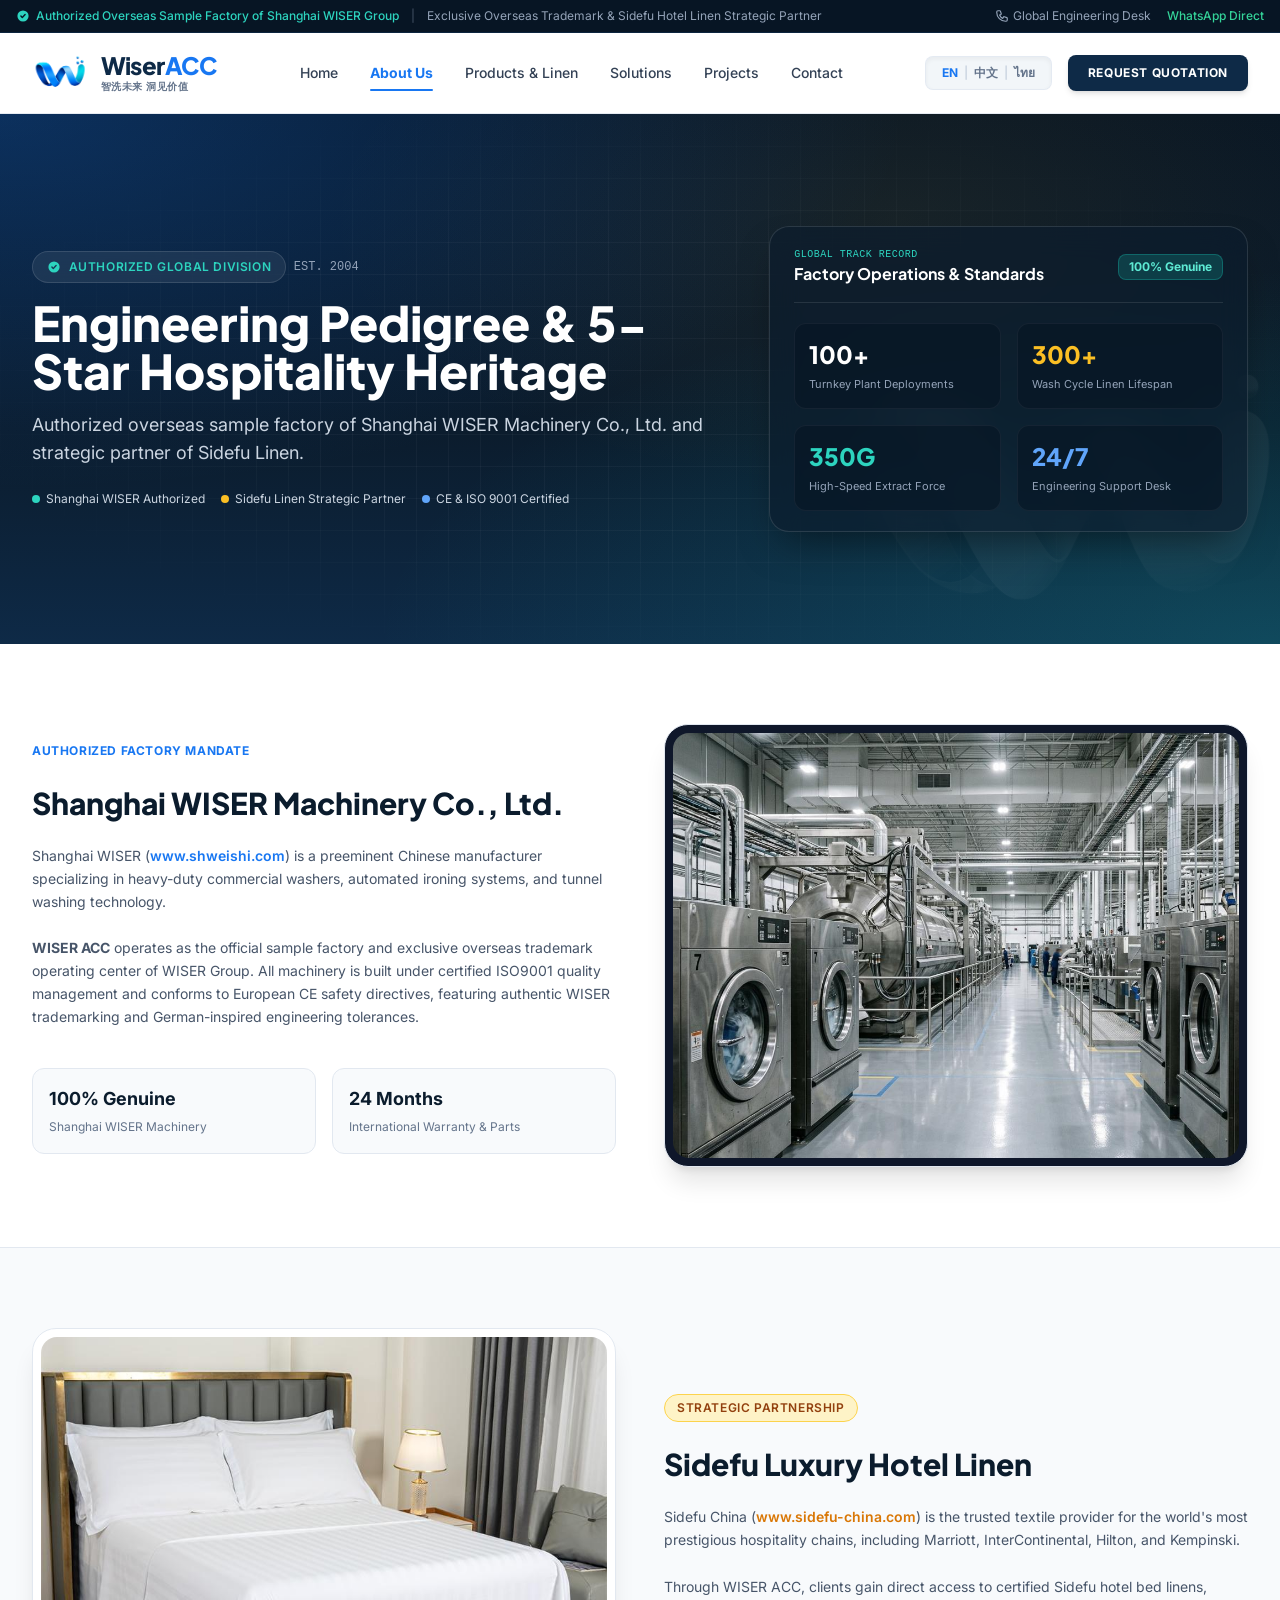
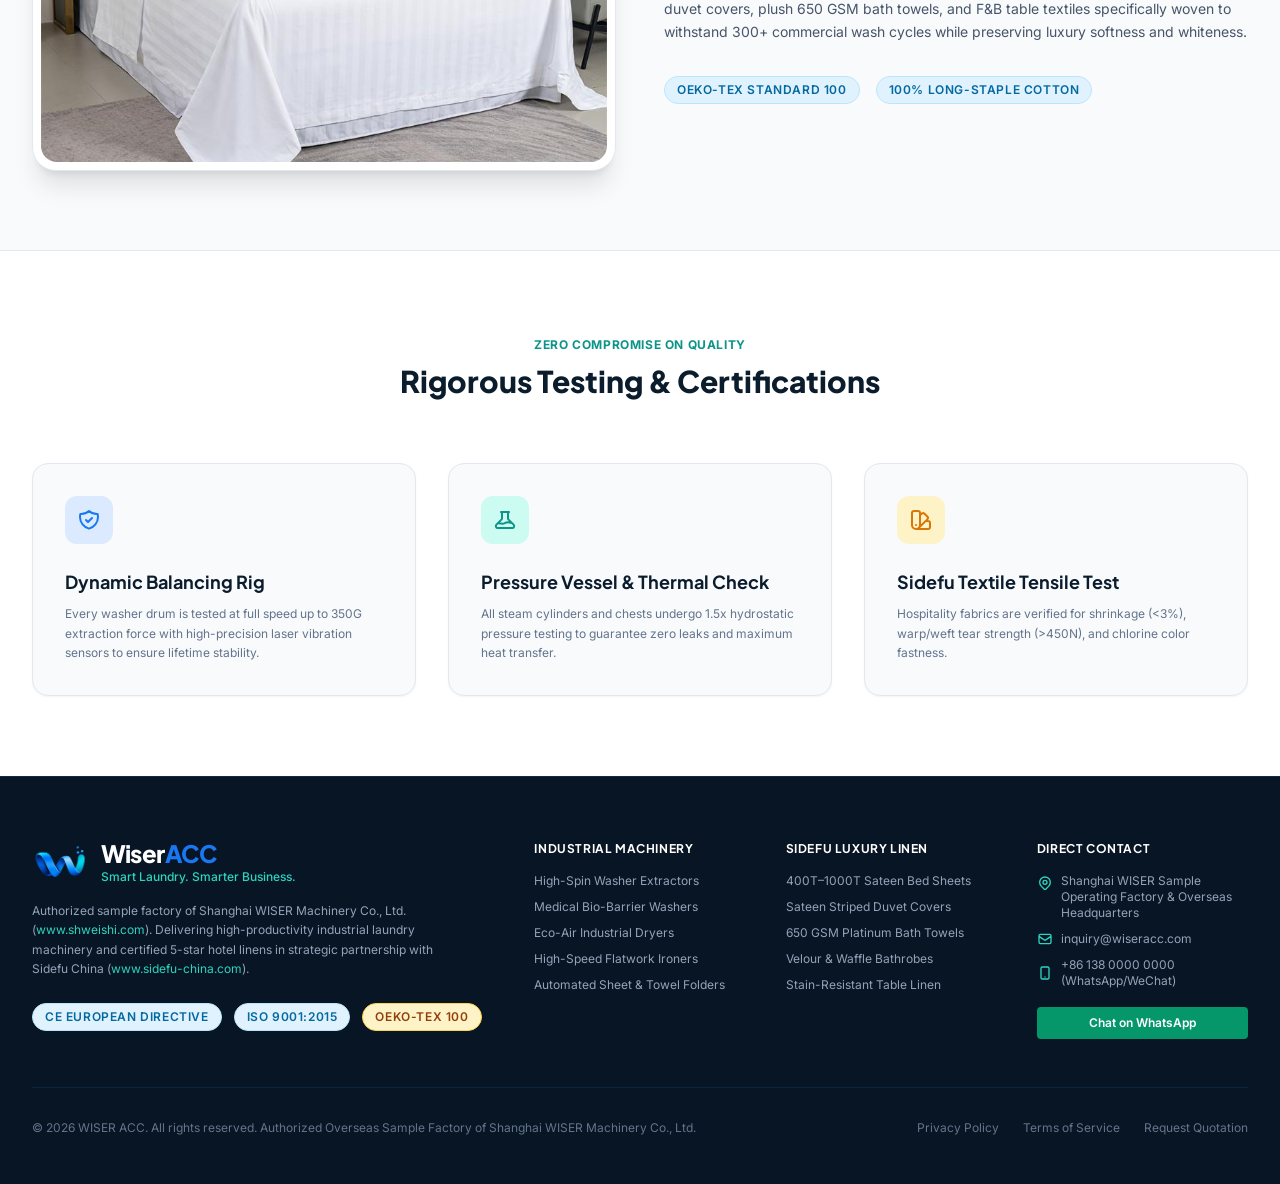
==== about.html @ bc5610bf "feat: complete WISER ACC multi-page website with 3-language i18n, continuous care workflow & real im" ====
<!DOCTYPE html>
<html lang="en" class="scroll-smooth">
<head>
  <meta charset="UTF-8">
  <meta name="viewport" content="width=device-width, initial-scale=1.0">
  <title>About Us | WISER ACC — Luxury Industrial Laundry Solutions</title>
  <meta name="description" content="Learn about WISER ACC — Authorized overseas sample factory of Shanghai WISER heavy-duty machinery and strategic partner of Sidefu 5-star hotel linens.">
  <link rel="canonical" href="https://wiseracc.com/about.html">
  <link rel="alternate" hreflang="x-default" href="https://wiseracc.com/about.html" />
  <link rel="alternate" hreflang="en" href="https://wiseracc.com/about.html?lang=en" />
  <link rel="alternate" hreflang="zh" href="https://wiseracc.com/about.html?lang=zh" />
  <link rel="alternate" hreflang="th" href="https://wiseracc.com/about.html?lang=th" />
  <link rel="icon" type="image/png" href="assets/branding/logo-icon.png">
  
  <!-- Open Graph / Meta -->
  <meta property="og:title" content="About Us | WISER ACC">
  <meta property="og:description" content="Authorized overseas sample factory of Shanghai WISER machinery and certified provider of Sidefu luxury hotel linens.">
  <meta property="og:image" content="assets/branding/logo.png">
  <meta property="og:type" content="website">
  <meta property="og:url" content="https://wiseracc.com/about.html">

  <!-- JSON-LD Structured Data Schema -->
  <script type="application/ld+json">
  {
    "@context": "https://schema.org",
    "@type": "AboutPage",
    "name": "About WISER ACC",
    "url": "https://wiseracc.com/about.html",
    "description": "Authorized overseas sample factory of Shanghai WISER machinery and certified provider of Sidefu 5-star hotel linens.",
    "mainEntity": {
      "@type": "Organization",
      "name": "WISER ACC",
      "foundingLocation": "Shanghai",
      "brand": ["Shanghai WISER Machinery", "Sidefu Hotel Linen"]
    }
  }
  </script>

  <!-- Google Fonts Preconnect & Stylesheet -->
  <link rel="preconnect" href="https://fonts.googleapis.com">
  <link rel="preconnect" href="https://fonts.gstatic.com" crossorigin>
  <link href="https://fonts.googleapis.com/css2?family=Inter:wght@300;400;500;600;700&family=Plus+Jakarta+Sans:wght@500;600;700;800&display=swap" rel="stylesheet">

  <!-- Production Compiled Tailwind CSS & Custom Styles -->
  <link rel="stylesheet" href="assets/css/tailwind.min.css">
  <link rel="stylesheet" href="assets/css/style.css">
</head>
<body class="bg-slate-50 text-slate-900 font-body antialiased flex flex-col min-h-screen">

  <!-- Top Trust & Authorization Banner -->
  <div class="bg-navy-950 text-slate-300 text-xs py-2 px-4 border-b border-navy-800/80">
    <div class="max-w-7xl mx-auto flex flex-wrap justify-between items-center gap-2">
      <div class="flex items-center gap-3">
        <span class="inline-flex items-center gap-1.5 text-teal-400 font-medium">
          <svg class="w-3.5 h-3.5" fill="currentColor" viewBox="0 0 20 20"><path fill-rule="evenodd" d="M10 18a8 8 0 100-16 8 8 0 000 16zm3.707-9.293a1 1 0 00-1.414-1.414L9 10.586 7.707 9.293a1 1 0 00-1.414 1.414l2 2a1 1 0 001.414 0l4-4z" clip-rule="evenodd"/></svg>
          <span data-i18n="topBanner.auth">Authorized Overseas Sample Factory of Shanghai WISER Group</span>
        </span>
        <span class="hidden md:inline text-slate-600">|</span>
        <span class="hidden md:inline text-slate-400"><span data-i18n="topBanner.partner">Exclusive Overseas Trademark &amp; Sidefu Hotel Linen Strategic Partner</span></span>
      </div>
      <div class="flex items-center gap-4 text-slate-400">
        <a href="tel:+8613800000000" class="hover:text-teal-400 transition-colors flex items-center gap-1">
          <svg class="w-3.5 h-3.5" fill="none" stroke="currentColor" viewBox="0 0 24 24"><path stroke-linecap="round" stroke-linejoin="round" stroke-width="2" d="M3 5a2 2 0 012-2h3.28a1 1 0 01.948.684l1.498 4.493a1 1 0 01-.502 1.21l-2.257 1.13a11.042 11.042 0 005.516 5.516l1.13-2.257a1 1 0 011.21-.502l4.493 1.498a1 1 0 01.684.949V19a2 2 0 01-2 2h-1C9.716 21 3 14.284 3 6V5z"/></svg>
          <span data-i18n="topBanner.engineeringDesk">Global Engineering Desk</span>
        </a>
        <a href="javascript:void(0)" onclick="openWhatsAppQuote()" class="hover:text-emerald-400 transition-colors font-medium flex items-center gap-1 text-emerald-400">
          <span data-i18n="topBanner.whatsAppDirect">WhatsApp Direct</span>
        </a>
      </div>
    </div>
  </div>

  <!-- Main Navigation Bar -->
  <header id="main-header" class="sticky top-0 z-40 transition-all duration-300 glass-nav">
    <div class="max-w-7xl mx-auto px-4 sm:px-6 lg:px-8">
      <div class="flex justify-between items-center h-20">
        <!-- Logo -->
        <a href="index.html" class="flex items-center gap-3 group">
          <img src="assets/branding/logo-icon.png" alt="WISER ACC Logo Mark" decoding="async" class="h-10 w-auto transform group-hover:scale-105 transition-transform" />
          <div class="flex flex-col">
            <span class="font-display font-extrabold text-2xl tracking-tight text-navy-800 leading-none">Wiser<span class="text-ocean-500">ACC</span></span>
            <span class="text-[10px] tracking-wider uppercase text-slate-500 font-semibold mt-0.5">智洗未来 洞见价值</span>
          </div>
        </a>

        <!-- Desktop Menu -->
        <nav class="hidden md:flex items-center gap-8 text-sm font-medium text-slate-700">
          <a href="index.html" data-i18n="nav.home" class="nav-link transition-colors hover:text-ocean-500">Home</a>
          <a href="about.html" data-i18n="nav.about" class="nav-link transition-colors hover:text-ocean-500 active-page text-ocean-500 font-bold">About Us</a>
          <a href="products.html" data-i18n="nav.products" class="nav-link transition-colors hover:text-ocean-500">Products &amp; Linen</a>
          <a href="solutions.html" data-i18n="nav.solutions" class="nav-link transition-colors hover:text-ocean-500">Solutions</a>
          <a href="projects.html" data-i18n="nav.projects" class="nav-link transition-colors hover:text-ocean-500">Projects</a>
          <a href="contact.html" data-i18n="nav.contact" class="nav-link transition-colors hover:text-ocean-500">Contact</a>
        </nav>

        <!-- Language Switcher & CTA Action -->
        <div class="hidden lg:flex items-center gap-4">
          <!-- Clean Language Switcher: EN | 中文 | ไทย -->
          <div class="inline-flex items-center text-xs font-semibold bg-slate-100/90 rounded-lg px-2.5 py-1.5 border border-slate-200/80 shadow-inner">
            <button type="button" class="lang-btn px-1.5 py-0.5 rounded transition-colors text-ocean-500 font-bold active-lang" data-lang="en">EN</button>
            <span class="text-slate-300">|</span>
            <button type="button" class="lang-btn px-1.5 py-0.5 rounded transition-colors text-slate-500 hover:text-slate-900" data-lang="zh">中文</button>
            <span class="text-slate-300">|</span>
            <button type="button" class="lang-btn px-1.5 py-0.5 rounded transition-colors text-slate-500 hover:text-slate-900" data-lang="th">ไทย</button>
          </div>

          <a href="contact.html" data-i18n="nav.getQuotation" class="py-2.5 px-5 bg-navy-800 hover:bg-ocean-500 text-white rounded-lg text-xs font-bold uppercase tracking-wider shadow-md hover:shadow-lg transition-all duration-200">
            Request Quotation
          </a>
        </div>

        <!-- Mobile Menu Hamburger Button -->
        <button id="mobile-menu-btn" class="md:hidden p-2 rounded-lg text-slate-700 hover:bg-slate-100" aria-label="Open navigation menu" aria-expanded="false" aria-controls="mobile-menu">
          <svg class="w-6 h-6" fill="none" stroke="currentColor" viewBox="0 0 24 24"><path stroke-linecap="round" stroke-linejoin="round" stroke-width="2" d="M4 6h16M4 12h16M4 18h16"/></svg>
        </button>
      </div>
    </div>

    <!-- Mobile Drawer Menu -->
    <div id="mobile-menu" class="hidden md:hidden bg-white border-b border-slate-200 px-4 pt-3 pb-6 space-y-3 shadow-xl">
      <!-- Mobile Language Switcher -->
      <div class="flex items-center justify-between pb-3 border-b border-slate-100">
        <span class="text-xs font-semibold text-slate-500">Language / 语言 / ภาษา</span>
        <div class="inline-flex items-center text-xs font-semibold bg-slate-100 rounded-lg px-2.5 py-1 border border-slate-200">
          <button type="button" class="lang-btn px-1.5 py-0.5 text-ocean-500 font-bold active-lang" data-lang="en">EN</button>
          <span class="text-slate-300">|</span>
          <button type="button" class="lang-btn px-1.5 py-0.5 text-slate-500 hover:text-slate-900" data-lang="zh">中文</button>
          <span class="text-slate-300">|</span>
          <button type="button" class="lang-btn px-1.5 py-0.5 text-slate-500 hover:text-slate-900" data-lang="th">ไทย</button>
        </div>
      </div>

      <a href="index.html" data-i18n="nav.home" class="block py-2 text-base font-medium text-slate-800 hover:text-ocean-500">Home</a>
      <a href="about.html" data-i18n="nav.about" class="block py-2 text-base font-medium text-ocean-500 font-bold">About Us</a>
      <a href="products.html" data-i18n="nav.products" class="block py-2 text-base font-medium text-slate-800 hover:text-ocean-500">Products &amp; Linen</a>
      <a href="solutions.html" data-i18n="nav.solutions" class="block py-2 text-base font-medium text-slate-800 hover:text-ocean-500">Solutions</a>
      <a href="projects.html" data-i18n="nav.projects" class="block py-2 text-base font-medium text-slate-800 hover:text-ocean-500">Projects</a>
      <a href="contact.html" data-i18n="nav.contact" class="block py-2 text-base font-medium text-slate-800 hover:text-ocean-500">Contact</a>
      <div class="pt-4 border-t border-slate-100">
        <a href="contact.html" data-i18n="nav.instantQuote" class="block text-center w-full py-3 bg-ocean-500 text-white font-semibold rounded-lg text-sm">
          Get Instant Quotation
        </a>
      </div>
    </div>
  </header>

  <!-- ABOUT HERO -->
  <section class="inner-hero text-white py-20 lg:py-28 relative">
    <!-- Blueprint Pattern & 5% Watermark -->
    <div class="inner-hero-pattern"></div>
    <div class="inner-hero-watermark">
      <img src="assets/branding/logo-icon.png" alt="" class="w-full h-full object-contain" />
    </div>

    <div class="max-w-7xl mx-auto px-4 sm:px-6 lg:px-8 relative z-10">
      <div class="grid lg:grid-cols-12 gap-12 items-center">
        
        <!-- Left: Headline & Narrative -->
        <div class="lg:col-span-7 space-y-4">
          <div class="inline-flex items-center gap-2">
            <span class="inner-hero-pill">
              <svg class="w-3.5 h-3.5" fill="currentColor" viewBox="0 0 20 20"><path fill-rule="evenodd" d="M10 18a8 8 0 100-16 8 8 0 000 16zm3.707-9.293a1 1 0 00-1.414-1.414L9 10.586 7.707 9.293a1 1 0 00-1.414 1.414l2 2a1 1 0 001.414 0l4-4z" clip-rule="evenodd"/></svg>
              <span data-i18n="aboutPage.heroTag">Authorized Global Division</span>
            </span>
            <span class="text-xs font-mono text-slate-400">EST. 2004</span>
          </div>

          <h1 class="text-4xl sm:text-5xl font-extrabold font-display leading-tight text-white">
            <span data-i18n="aboutPage.heroTitle">Engineering Pedigree &amp; 5-Star Hospitality Heritage</span>
          </h1>

          <p class="text-slate-300 text-base sm:text-lg leading-relaxed max-w-2xl">
            <span data-i18n="footer.brandDesc">Authorized overseas sample factory of Shanghai WISER Machinery Co., Ltd. and strategic partner of Sidefu Linen.</span></p>

          <div class="pt-2 flex flex-wrap items-center gap-4 text-xs text-slate-300">
            <span class="flex items-center gap-1.5"><span class="w-2 h-2 rounded-full bg-teal-400"></span> Shanghai WISER Authorized</span>
            <span class="flex items-center gap-1.5"><span class="w-2 h-2 rounded-full bg-amber-400"></span> Sidefu Linen Strategic Partner</span>
            <span class="flex items-center gap-1.5"><span class="w-2 h-2 rounded-full bg-blue-400"></span> CE &amp; ISO 9001 Certified</span>
          </div>
        </div>

        <!-- Right: Glassmorphic Credential Card -->
        <div class="lg:col-span-5">
          <div class="inner-hero-card space-y-5">
            <div class="flex items-center justify-between border-b border-white/10 pb-4">
              <div>
                <span class="text-[10px] font-mono text-teal-400 uppercase tracking-wider block">Global Track Record</span>
                <h3 class="text-white font-bold text-base font-display">Factory Operations &amp; Standards</h3>
              </div>
              <span class="text-xs px-2.5 py-1 bg-teal-500/20 text-teal-300 border border-teal-500/30 rounded-lg font-bold">100% Genuine</span>
            </div>

            <div class="grid grid-cols-2 gap-4">
              <div class="bg-navy-950/60 p-3.5 rounded-xl border border-white/5">
                <span class="block text-2xl font-extrabold text-white font-display">100+</span>
                <span class="text-[11px] text-slate-400">Turnkey Plant Deployments</span>
              </div>
              <div class="bg-navy-950/60 p-3.5 rounded-xl border border-white/5">
                <span class="block text-2xl font-extrabold text-amber-400 font-display">300+</span>
                <span class="text-[11px] text-slate-400">Wash Cycle Linen Lifespan</span>
              </div>
              <div class="bg-navy-950/60 p-3.5 rounded-xl border border-white/5">
                <span class="block text-2xl font-extrabold text-teal-400 font-display">350G</span>
                <span class="text-[11px] text-slate-400">High-Speed Extract Force</span>
              </div>
              <div class="bg-navy-950/60 p-3.5 rounded-xl border border-white/5">
                <span class="block text-2xl font-extrabold text-blue-400 font-display">24/7</span>
                <span class="text-[11px] text-slate-400">Engineering Support Desk</span>
              </div>
            </div>
          </div>
        </div>

      </div>
    </div>
  </section>

  <!-- FACTORY PEDIGREE & SHANGHAI WISER STORY -->
  <section class="py-20 bg-white border-b border-slate-200">
    <div class="max-w-7xl mx-auto px-4 sm:px-6 lg:px-8">
      <div class="grid lg:grid-cols-12 gap-12 items-center">
        
        <div class="lg:col-span-6 space-y-6 reveal">
          <span class="text-xs font-bold uppercase tracking-wider text-ocean-500">Authorized Factory Mandate</span>
          <h2 class="text-3xl font-extrabold text-navy-900 font-display">Shanghai WISER Machinery Co., Ltd.</h2>
          <p class="text-sm text-slate-600 leading-relaxed">
            Shanghai WISER (<a href="http://www.shweishi.com" target="_blank" class="text-ocean-500 font-semibold hover:underline">www.shweishi.com</a>) is a preeminent Chinese manufacturer specializing in heavy-duty commercial washers, automated ironing systems, and tunnel washing technology.
          </p>
          <p class="text-sm text-slate-600 leading-relaxed">
            <strong>WISER ACC</strong> operates as the official sample factory and exclusive overseas trademark operating center of WISER Group. All machinery is built under certified ISO9001 quality management and conforms to European CE safety directives, featuring authentic WISER trademarking and German-inspired engineering tolerances.
          </p>
          <div class="grid grid-cols-2 gap-4 pt-4">
            <div class="p-4 rounded-xl bg-slate-50 border border-slate-200">
              <span class="font-bold text-navy-900 text-lg block">100% Genuine</span>
              <span class="text-xs text-slate-500">Shanghai WISER Machinery</span>
            </div>
            <div class="p-4 rounded-xl bg-slate-50 border border-slate-200">
              <span class="font-bold text-navy-900 text-lg block">24 Months</span>
              <span class="text-xs text-slate-500">International Warranty &amp; Parts</span>
            </div>
          </div>
        </div>

        <div class="lg:col-span-6 reveal delay-100">
          <div class="rounded-3xl overflow-hidden bg-slate-900 border border-slate-200 shadow-xl p-2">
            <img src="assets/images/factory/factory-floor.jpg" alt="Shanghai WISER Factory Floor" loading="lazy" decoding="async" class="w-full aspect-[4/3] object-cover rounded-2xl" />
          </div>
        </div>

      </div>
    </div>
  </section>

  <!-- SIDEFU LINEN PARTNERSHIP -->
  <section class="py-20 bg-slate-50 border-b border-slate-200">
    <div class="max-w-7xl mx-auto px-4 sm:px-6 lg:px-8">
      <div class="grid lg:grid-cols-12 gap-12 items-center">
        
        <div class="lg:col-span-6 order-2 lg:order-1 reveal">
          <div class="rounded-3xl overflow-hidden bg-white border border-slate-200 shadow-xl p-2">
            <img src="assets/images/linen/bed-sheet.jpg" alt="Sidefu Hotel Linen" loading="lazy" decoding="async" class="w-full aspect-[4/3] object-cover rounded-2xl" />
          </div>
        </div>

        <div class="lg:col-span-6 order-1 lg:order-2 space-y-6 reveal delay-100">
          <span class="luxury-badge">Strategic Partnership</span>
          <h2 class="text-3xl font-extrabold text-navy-900 font-display">Sidefu Luxury Hotel Linen</h2>
          <p class="text-sm text-slate-600 leading-relaxed">
            Sidefu China (<a href="https://www.sidefu-china.com" target="_blank" class="text-amber-600 font-semibold hover:underline">www.sidefu-china.com</a>) is the trusted textile provider for the world's most prestigious hospitality chains, including Marriott, InterContinental, Hilton, and Kempinski.
          </p>
          <p class="text-sm text-slate-600 leading-relaxed">
            Through WISER ACC, clients gain direct access to certified Sidefu hotel bed linens, duvet covers, plush 650 GSM bath towels, and F&amp;B table textiles specifically woven to withstand 300+ commercial wash cycles while preserving luxury softness and whiteness.
          </p>
          <div class="flex items-center gap-4 pt-2">
            <span class="tech-badge bg-amber-50 text-amber-700 border-amber-300">OEKO-TEX Standard 100</span>
            <span class="tech-badge bg-blue-50 text-ocean-600 border-blue-200">100% Long-Staple Cotton</span>
          </div>
        </div>

      </div>
    </div>
  </section>

  <!-- QUALITY ASSURANCE & TESTING -->
  <section class="py-20 bg-white">
    <div class="max-w-7xl mx-auto px-4 sm:px-6 lg:px-8">
      <div class="text-center max-w-3xl mx-auto mb-16 reveal">
        <span class="text-xs font-bold uppercase tracking-wider text-teal-600">Zero Compromise on Quality</span>
        <h2 class="text-3xl font-extrabold text-navy-900 mt-2 font-display">Rigorous Testing &amp; Certifications</h2>
      </div>

      <div class="grid md:grid-cols-3 gap-8">
        <div class="p-8 rounded-2xl bg-slate-50 border border-slate-200 shadow-sm reveal">
          <div class="w-12 h-12 rounded-xl bg-blue-100 text-ocean-500 flex items-center justify-center mb-6">
            <svg class="w-6 h-6" fill="none" stroke="currentColor" viewBox="0 0 24 24"><path stroke-linecap="round" stroke-linejoin="round" stroke-width="2" d="M9 12l2 2 4-4m5.618-4.016A11.955 11.955 0 0112 2.944a11.955 11.955 0 01-8.618 3.04A12.02 12.02 0 003 9c0 5.591 3.824 10.29 9 11.622 5.176-1.332 9-6.03 9-11.622 0-1.042-.133-2.052-.382-3.016z"/></svg>
          </div>
          <h3 class="font-bold text-navy-900 text-lg mb-2">Dynamic Balancing Rig</h3>
          <p class="text-xs text-slate-500 leading-relaxed">Every washer drum is tested at full speed up to 350G extraction force with high-precision laser vibration sensors to ensure lifetime stability.</p>
        </div>

        <div class="p-8 rounded-2xl bg-slate-50 border border-slate-200 shadow-sm reveal delay-100">
          <div class="w-12 h-12 rounded-xl bg-teal-100 text-teal-600 flex items-center justify-center mb-6">
            <svg class="w-6 h-6" fill="none" stroke="currentColor" viewBox="0 0 24 24"><path stroke-linecap="round" stroke-linejoin="round" stroke-width="2" d="M19.428 15.428a2 2 0 00-1.022-.547l-2.387-.477a6 6 0 00-3.86.517l-.318.158a6 6 0 01-3.86.517L6.05 15.21a2 2 0 00-1.806.547M8 4h8l-1 1v5.172a2 2 0 00.586 1.414l5 5c1.26 1.26.367 3.414-1.415 3.414H4.828c-1.782 0-2.674-2.154-1.414-3.414l5-5A2 2 0 009 10.172V5L8 4z"/></svg>
          </div>
          <h3 class="font-bold text-navy-900 text-lg mb-2">Pressure Vessel &amp; Thermal Check</h3>
          <p class="text-xs text-slate-500 leading-relaxed">All steam cylinders and chests undergo 1.5x hydrostatic pressure testing to guarantee zero leaks and maximum heat transfer.</p>
        </div>

        <div class="p-8 rounded-2xl bg-slate-50 border border-slate-200 shadow-sm reveal delay-200">
          <div class="w-12 h-12 rounded-xl bg-amber-100 text-amber-600 flex items-center justify-center mb-6">
            <svg class="w-6 h-6" fill="none" stroke="currentColor" viewBox="0 0 24 24"><path stroke-linecap="round" stroke-linejoin="round" stroke-width="2" d="M7 21a4 4 0 01-4-4V5a2 2 0 012-2h4a2 2 0 012 2v12a4 4 0 01-4 4zm0 0h12a2 2 0 002-2v-4a2 2 0 00-2-2h-2.343M11 7.343l1.657-1.657a2 2 0 012.828 0l2.829 2.829a2 2 0 010 2.828l-8.486 8.485M7 17h.01"/></svg>
          </div>
          <h3 class="font-bold text-navy-900 text-lg mb-2">Sidefu Textile Tensile Test</h3>
          <p class="text-xs text-slate-500 leading-relaxed">Hospitality fabrics are verified for shrinkage (&lt;3%), warp/weft tear strength (&gt;450N), and chlorine color fastness.</p>
        </div>
      </div>
    </div>
  </section>

  <!-- Global Footer -->
  <footer class="bg-navy-950 text-slate-300 pt-16 pb-12 border-t border-navy-800 mt-auto">
    <div class="max-w-7xl mx-auto px-4 sm:px-6 lg:px-8">
      <div class="grid grid-cols-1 md:grid-cols-2 lg:grid-cols-5 gap-10 pb-12 border-b border-navy-800/80">
        
        <!-- Brand Pedigree -->
        <div class="lg:col-span-2 space-y-4">
          <div class="flex items-center gap-3">
            <img src="assets/branding/logo-icon.png" alt="WISER ACC Logo" class="h-10 w-auto" />
            <div>
              <span class="font-display font-extrabold text-2xl tracking-tight text-white leading-none">Wiser<span class="text-ocean-500">ACC</span></span>
              <p class="text-xs text-teal-400 font-medium">Smart Laundry. Smarter Business.</p>
            </div>
          </div>
          <p class="text-xs text-slate-400 leading-relaxed pr-6">
            Authorized sample factory of Shanghai WISER Machinery Co., Ltd. (<a href="http://www.shweishi.com" target="_blank" class="text-teal-400 hover:underline">www.shweishi.com</a>). Delivering high-productivity industrial laundry machinery and certified 5-star hotel linens in strategic partnership with Sidefu China (<a href="https://www.sidefu-china.com" target="_blank" class="text-teal-400 hover:underline">www.sidefu-china.com</a>).
          </p>
          <div class="flex items-center gap-3 pt-2">
            <span class="tech-badge text-[11px] bg-navy-900 border-navy-700 text-teal-400">CE European Directive</span>
            <span class="tech-badge text-[11px] bg-navy-900 border-navy-700 text-teal-400">ISO 9001:2015</span>
            <span class="luxury-badge text-[11px] bg-navy-900 border-navy-700 text-amber-300">OEKO-TEX 100</span>
          </div>
        </div>

        <!-- Quick Links: Machinery -->
        <div>
          <h4 class="text-xs font-bold uppercase tracking-wider text-white mb-4">Industrial Machinery</h4>
          <ul class="space-y-2.5 text-xs text-slate-400">
            <li><a href="products.html?cat=machinery" class="hover:text-teal-400 transition-colors">High-Spin Washer Extractors</a></li>
            <li><a href="products.html?cat=machinery" class="hover:text-teal-400 transition-colors">Medical Bio-Barrier Washers</a></li>
            <li><a href="products.html?cat=machinery" class="hover:text-teal-400 transition-colors">Eco-Air Industrial Dryers</a></li>
            <li><a href="products.html?cat=machinery" class="hover:text-teal-400 transition-colors">High-Speed Flatwork Ironers</a></li>
            <li><a href="products.html?cat=machinery" class="hover:text-teal-400 transition-colors">Automated Sheet &amp; Towel Folders</a></li>
          </ul>
        </div>

        <!-- Quick Links: Sidefu Linen -->
        <div>
          <h4 class="text-xs font-bold uppercase tracking-wider text-white mb-4">Sidefu Luxury Linen</h4>
          <ul class="space-y-2.5 text-xs text-slate-400">
            <li><a href="products.html?cat=linen" class="hover:text-amber-300 transition-colors">400T–1000T Sateen Bed Sheets</a></li>
            <li><a href="products.html?cat=linen" class="hover:text-amber-300 transition-colors">Sateen Striped Duvet Covers</a></li>
            <li><a href="products.html?cat=linen" class="hover:text-amber-300 transition-colors">650 GSM Platinum Bath Towels</a></li>
            <li><a href="products.html?cat=linen" class="hover:text-amber-300 transition-colors">Velour &amp; Waffle Bathrobes</a></li>
            <li><a href="products.html?cat=linen" class="hover:text-amber-300 transition-colors">Stain-Resistant Table Linen</a></li>
          </ul>
        </div>

        <!-- Direct Contact & Factory -->
        <div>
          <h4 class="text-xs font-bold uppercase tracking-wider text-white mb-4">Direct Contact</h4>
          <div class="space-y-2.5 text-xs text-slate-400">
            <p class="flex items-start gap-2">
              <svg class="w-4 h-4 text-teal-400 shrink-0 mt-0.5" fill="none" stroke="currentColor" viewBox="0 0 24 24"><path stroke-linecap="round" stroke-linejoin="round" stroke-width="2" d="M17.657 16.657L13.414 20.9a1.998 1.998 0 01-2.827 0l-4.244-4.243a8 8 0 1111.314 0z"/><path stroke-linecap="round" stroke-linejoin="round" stroke-width="2" d="M15 11a3 3 0 11-6 0 3 3 0 016 0z"/></svg>
              <span>Shanghai WISER Sample Operating Factory &amp; Overseas Headquarters</span>
            </p>
            <p class="flex items-center gap-2">
              <svg class="w-4 h-4 text-teal-400 shrink-0" fill="none" stroke="currentColor" viewBox="0 0 24 24"><path stroke-linecap="round" stroke-linejoin="round" stroke-width="2" d="M3 8l7.89 5.26a2 2 0 002.22 0L21 8M5 19h14a2 2 0 002-2V7a2 2 0 00-2-2H5a2 2 0 00-2 2v10a2 2 0 002 2z"/></svg>
              <span>inquiry@wiseracc.com</span>
            </p>
            <p class="flex items-center gap-2">
              <svg class="w-4 h-4 text-teal-400 shrink-0" fill="none" stroke="currentColor" viewBox="0 0 24 24"><path stroke-linecap="round" stroke-linejoin="round" stroke-width="2" d="M12 18h.01M8 21h8a2 2 0 002-2V5a2 2 0 00-2-2H8a2 2 0 00-2 2v14a2 2 0 002 2z"/></svg>
              <span>+86 138 0000 0000 (WhatsApp/WeChat)</span>
            </p>
            <div class="pt-2">
              <button onclick="openWhatsAppQuote()" class="w-full py-2 px-3 bg-emerald-600 hover:bg-emerald-700 text-white rounded text-xs font-semibold flex items-center justify-center gap-1.5 transition-colors">
                Chat on WhatsApp
              </button>
            </div>
          </div>
        </div>

      </div>

      <!-- Bottom Bar -->
      <div class="pt-8 flex flex-col md:flex-row justify-between items-center gap-4 text-xs text-slate-500">
        <p>&copy; <span id="current-year">2026</span> WISER ACC. All rights reserved. Authorized Overseas Sample Factory of Shanghai WISER Machinery Co., Ltd.</p>
        <div class="flex items-center gap-6">
          <a href="about.html" class="hover:text-slate-300">Privacy Policy</a>
          <a href="about.html" class="hover:text-slate-300">Terms of Service</a>
          <a href="contact.html" class="hover:text-slate-300">Request Quotation</a>
        </div>
      </div>
    </div>
  </footer>

  <!-- Scripts -->
  <script src="assets/js/i18n.js"></script>
  <script src="assets/js/main.js"></script>
</body>
</html>
---- assets/css/style.css ----
/* ==========================================================================
   WISER ACC — Luxury Industrial Laundry & Hospitality Linen Solutions
   Custom Styling & Design Tokens
   ========================================================================== */

:root {
  --font-display: 'Plus Jakarta Sans', -apple-system, BlinkMacSystemFont, 'Segoe UI', Roboto, sans-serif;
  --font-body: 'Inter', -apple-system, BlinkMacSystemFont, 'Segoe UI', Roboto, sans-serif;

  /* Primary Deep Corporate Trust Palette */
  --navy-deep: #0E2A47;
  --navy-midnight: #0B1C2D;
  --navy-dark: #071524;
  --blue-ocean: #1877F2;
  --blue-royal: #1565C0;
  --teal-fresh: #18C7B7;
  --teal-dark: #0F766E;

  /* 5% Rule Controlled Luxury Accent */
  --gold-luxury: #D4AF37;
  --gold-accent: #B45309;
  --gold-subtle: #FEF3C7;

  /* Neutrals */
  --pearl-light: #F8FAFC;
  --slate-dark: #0F172A;
  --slate-muted: #64748B;
  --slate-border: #E2E8F0;
}

body {
  font-family: var(--font-body);
  color: var(--slate-dark);
  background-color: var(--pearl-light);
  overflow-x: hidden;
  scroll-behavior: smooth;
}

h1, h2, h3, h4, h5, h6, .font-heading {
  font-family: var(--font-display);
}

/* Scroll Progress Bar */
#scroll-progress-bar {
  position: fixed;
  top: 0;
  left: 0;
  height: 3px;
  background: linear-gradient(90deg, #1877F2 0%, #18C7B7 50%, #D4AF37 100%);
  z-index: 100;
  width: 0%;
  transition: width 0.1s ease-out;
}

/* Back to Top Floating Button */
#back-to-top {
  position: fixed;
  bottom: 28px;
  right: 28px;
  width: 44px;
  height: 44px;
  background: #0E2A47;
  color: #FFFFFF;
  border-radius: 12px;
  display: flex;
  align-items: center;
  justify-content: center;
  box-shadow: 0 10px 25px -5px rgba(14, 42, 71, 0.35);
  cursor: pointer;
  z-index: 45;
  opacity: 0;
  visibility: hidden;
  transform: translateY(12px);
  transition: all 0.3s cubic-bezier(0.16, 1, 0.3, 1);
  border: 1px solid rgba(255, 255, 255, 0.15);
}

#back-to-top.visible {
  opacity: 1;
  visibility: visible;
  transform: translateY(0);
}

#back-to-top:hover {
  background: #1877F2;
  transform: translateY(-3px);
  box-shadow: 0 14px 28px -5px rgba(24, 119, 242, 0.4);
}

/* Active Nav Link Underline */
.nav-link {
  position: relative;
  padding: 0.5rem 0;
}

.nav-link.active-page {
  color: #1877F2 !important;
  font-weight: 700;
}

.nav-link.active-page::after {
  content: '';
  position: absolute;
  bottom: 0;
  left: 0;
  width: 100%;
  height: 2px;
  background: #1877F2;
  border-radius: 2px;
}

/* Glassmorphism Navigation */
.glass-nav {
  background: rgba(255, 255, 255, 0.94);
  backdrop-filter: blur(16px);
  -webkit-backdrop-filter: blur(16px);
  border-bottom: 1px solid rgba(226, 232, 240, 0.85);
}

.glass-nav-scrolled {
  box-shadow: 0 10px 30px -10px rgba(14, 42, 71, 0.08);
  background: rgba(255, 255, 255, 0.98);
}

.glass-nav-dark {
  background: rgba(14, 42, 71, 0.94);
  backdrop-filter: blur(16px);
  -webkit-backdrop-filter: blur(16px);
  border-bottom: 1px solid rgba(255, 255, 255, 0.12);
}

.glass-card {
  background: rgba(255, 255, 255, 0.96);
  backdrop-filter: blur(12px);
  -webkit-backdrop-filter: blur(12px);
  border: 1px solid rgba(226, 232, 240, 0.8);
}

.glass-card-dark {
  background: rgba(11, 28, 45, 0.85);
  backdrop-filter: blur(16px);
  -webkit-backdrop-filter: blur(16px);
  border: 1px solid rgba(255, 255, 255, 0.12);
}

/* Gradients */
.gold-gradient-text {
  background: linear-gradient(135deg, #D4AF37 0%, #F59E0B 60%, #B45309 100%);
  -webkit-background-clip: text;
  -webkit-text-fill-color: transparent;
}

.blue-gradient-text {
  background: linear-gradient(135deg, #38BDF8 0%, #1877F2 60%, #18C7B7 100%);
  -webkit-background-clip: text;
  -webkit-text-fill-color: transparent;
}

/* Badges */
.luxury-badge {
  display: inline-flex;
  align-items: center;
  gap: 0.375rem;
  padding: 0.25rem 0.75rem;
  font-size: 0.75rem;
  font-weight: 600;
  letter-spacing: 0.05em;
  text-transform: uppercase;
  color: #92400E;
  background: #FEF3C7;
  border: 1px solid #FCD34D;
  border-radius: 9999px;
}

.tech-badge {
  display: inline-flex;
  align-items: center;
  gap: 0.375rem;
  padding: 0.25rem 0.75rem;
  font-size: 0.75rem;
  font-weight: 600;
  letter-spacing: 0.05em;
  text-transform: uppercase;
  color: #0369A1;
  background: #E0F2FE;
  border: 1px solid #BAE6FD;
  border-radius: 9999px;
}

.hygiene-badge {
  display: inline-flex;
  align-items: center;
  gap: 0.375rem;
  padding: 0.25rem 0.75rem;
  font-size: 0.75rem;
  font-weight: 600;
  letter-spacing: 0.05em;
  text-transform: uppercase;
  color: #0F766E;
  background: #CCFBF1;
  border: 1px solid #99F6E4;
  border-radius: 9999px;
}

/* Hero Mesh & Patterns */
.hero-mesh {
  background-color: #0B1C2D;
  background-image: 
    radial-gradient(at 15% 15%, rgba(24, 119, 242, 0.4) 0px, transparent 55%),
    radial-gradient(at 85% 85%, rgba(24, 199, 183, 0.28) 0px, transparent 55%),
    radial-gradient(at 50% 50%, rgba(7, 21, 36, 0.95) 0px, transparent 100%);
}

.hero-pattern {
  background-image: radial-gradient(rgba(255, 255, 255, 0.08) 1.2px, transparent 0);
  background-size: 24px 24px;
}

/* Enhanced Inner Pages Hero with Gradient, Texture & 5% Watermark */
.inner-hero {
  position: relative;
  background-color: #071524;
  background-image: 
    radial-gradient(at 0% 0%, rgba(24, 119, 242, 0.28) 0px, transparent 50%),
    radial-gradient(at 100% 100%, rgba(24, 199, 183, 0.2) 0px, transparent 50%),
    radial-gradient(at 70% 20%, rgba(212, 175, 55, 0.08) 0px, transparent 45%),
    linear-gradient(180deg, #071524 0%, #0B1C2D 60%, #0E2A47 100%);
  overflow: hidden;
}

.inner-hero-pattern {
  position: absolute;
  inset: 0;
  background-image: 
    linear-gradient(to right, rgba(255, 255, 255, 0.035) 1px, transparent 1px),
    linear-gradient(to bottom, rgba(255, 255, 255, 0.035) 1px, transparent 1px);
  background-size: 32px 32px;
  mask-image: radial-gradient(ellipse at center, black 40%, transparent 80%);
  -webkit-mask-image: radial-gradient(ellipse at center, black 40%, transparent 80%);
  pointer-events: none;
}

.inner-hero-watermark {
  position: absolute;
  right: -2%;
  bottom: -15%;
  width: 480px;
  height: 480px;
  opacity: 0.05; /* 5% Watermark */
  pointer-events: none;
  user-select: none;
  filter: grayscale(100%) brightness(180%) contrast(150%);
  mix-blend-mode: screen;
  z-index: 1;
}

@media (max-width: 768px) {
  .inner-hero-watermark {
    width: 260px;
    height: 260px;
    right: -10%;
    bottom: -10%;
    opacity: 0.035;
  }
}

.inner-hero-pill {
  display: inline-flex;
  align-items: center;
  gap: 0.5rem;
  padding: 0.35rem 0.85rem;
  background: rgba(255, 255, 255, 0.07);
  border: 1px solid rgba(255, 255, 255, 0.12);
  backdrop-filter: blur(8px);
  -webkit-backdrop-filter: blur(8px);
  border-radius: 9999px;
  font-size: 0.75rem;
  font-weight: 600;
  letter-spacing: 0.05em;
  text-transform: uppercase;
  color: #2DD4BF;
}

.inner-hero-card {
  background: rgba(11, 28, 45, 0.65);
  border: 1px solid rgba(255, 255, 255, 0.12);
  backdrop-filter: blur(16px);
  -webkit-backdrop-filter: blur(16px);
  border-radius: 1.25rem;
  padding: 1.25rem 1.5rem;
  box-shadow: 0 20px 40px -15px rgba(0, 0, 0, 0.5);
}

/* Scroll Animation Utilities */
.reveal {
  opacity: 0;
  transform: translateY(20px);
  transition: opacity 0.6s cubic-bezier(0.16, 1, 0.3, 1), transform 0.6s cubic-bezier(0.16, 1, 0.3, 1);
  will-change: opacity, transform;
}

.reveal.active {
  opacity: 1;
  transform: translateY(0);
}

.delay-100 { transition-delay: 100ms; }
.delay-200 { transition-delay: 200ms; }
.delay-300 { transition-delay: 300ms; }
.delay-400 { transition-delay: 400ms; }

/* Custom Product Card Hover */
.product-card {
  transition: all 0.3s cubic-bezier(0.4, 0, 0.2, 1);
}

.product-card:hover {
  transform: translateY(-6px);
  box-shadow: 0 20px 35px -10px rgba(14, 42, 71, 0.12);
  border-color: rgba(24, 119, 242, 0.4);
}

/* Interactive Tabs */
.tab-btn.active {
  background-color: #0E2A47;
  color: #FFFFFF;
  border-color: #0E2A47;
  box-shadow: 0 4px 12px rgba(14, 42, 71, 0.2);
}

/* Client Logo Wall Grayscale to Color */
.client-logo-item {
  transition: all 0.3s ease;
  filter: grayscale(100%);
  opacity: 0.65;
}

.client-logo-item:hover {
  filter: grayscale(0%);
  opacity: 1;
  transform: translateY(-2px);
}

/* Custom Scrollbar */
::-webkit-scrollbar {
  width: 8px;
  height: 8px;
}

::-webkit-scrollbar-track {
  background: #F1F5F9;
}

::-webkit-scrollbar-thumb {
  background: #CBD5E1;
  border-radius: 4px;
}

::-webkit-scrollbar-thumb:hover {
  background: #94A3B8;
}

/* Print Spec Sheet Styling */
@media print {
  body * {
    visibility: hidden;
  }
  #product-detail-container, #product-detail-container *,
  #product-spec-modal, #product-spec-modal * {
    visibility: visible;
  }
  #product-detail-container, #product-spec-modal {
    position: absolute;
    left: 0;
    top: 0;
    width: 100%;
    background: #FFFFFF !important;
  }
}
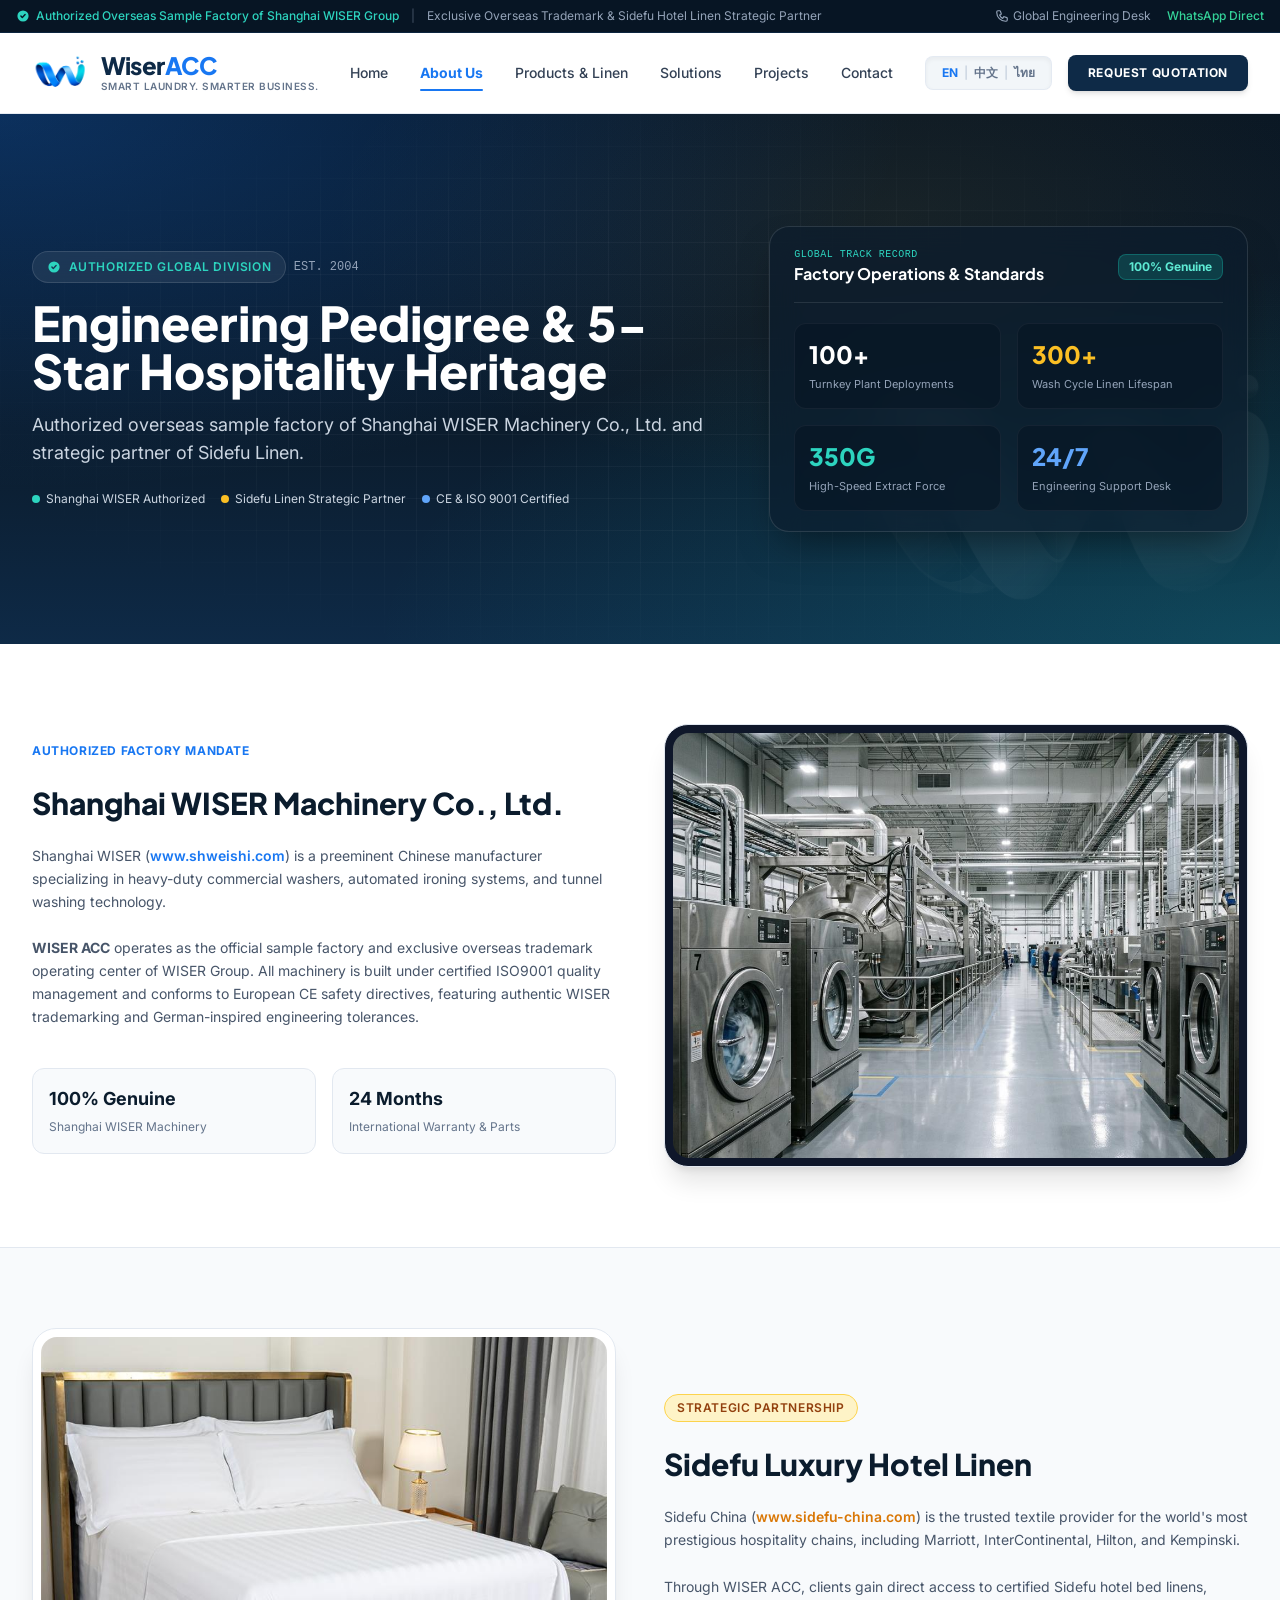
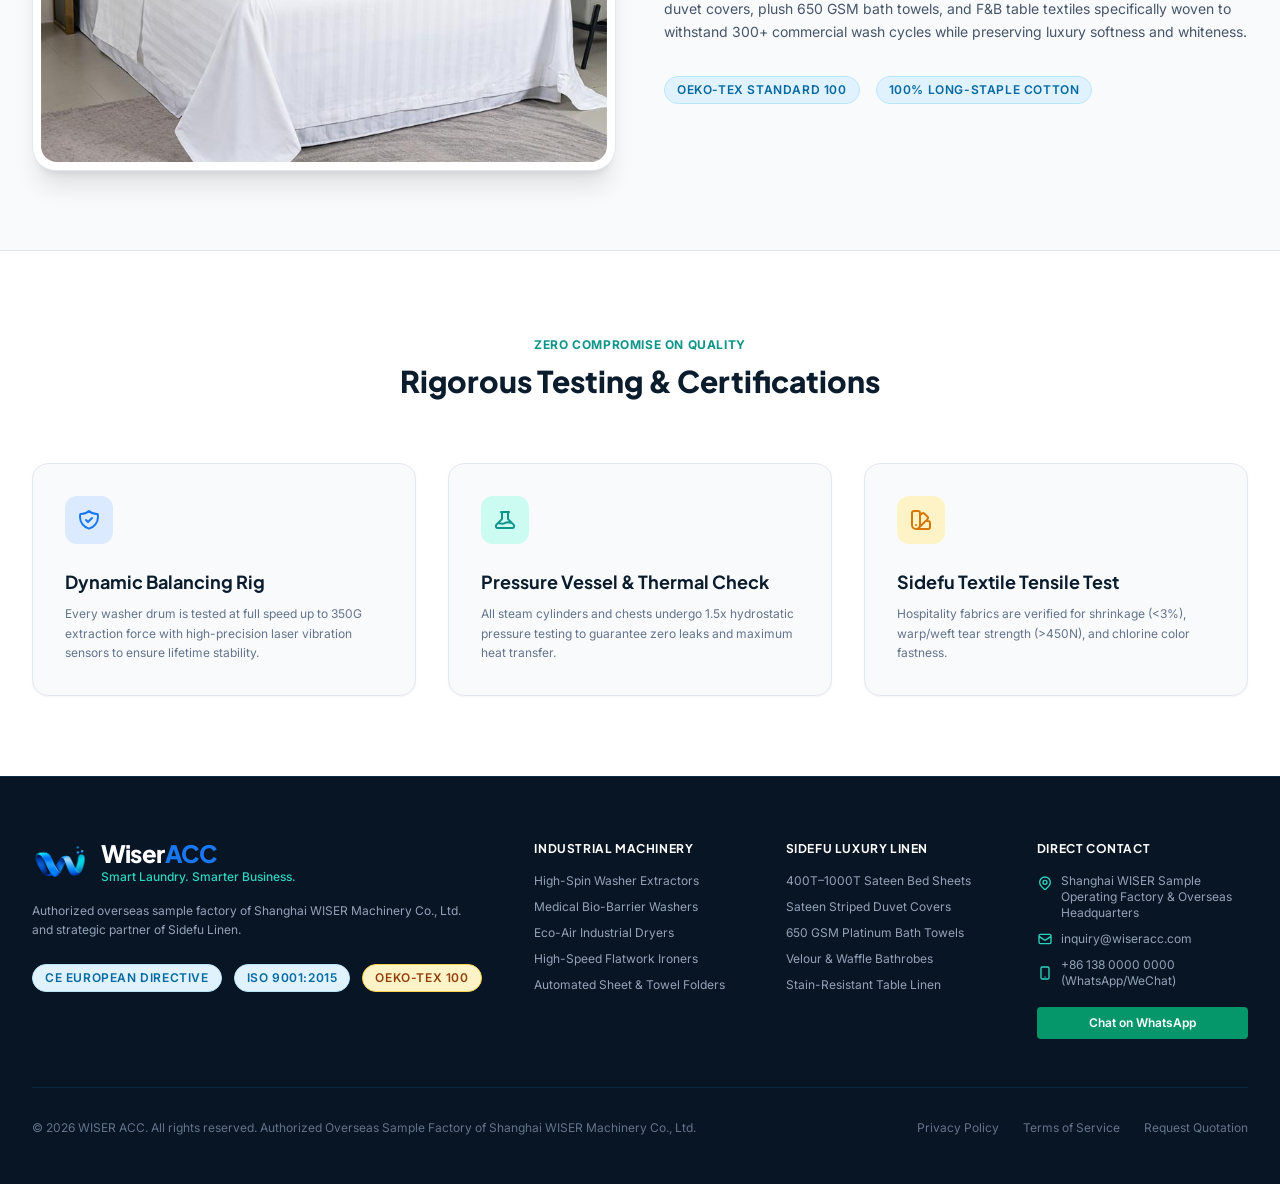
==== commit 48d62890: "feat: complete 100% deep multilingual translation for every single detail on About Us page" ====
--- a/about.html
+++ b/about.html
@@ -79,7 +79,7 @@
           <img src="assets/branding/logo-icon.png" alt="WISER ACC Logo Mark" decoding="async" class="h-10 w-auto transform group-hover:scale-105 transition-transform" />
           <div class="flex flex-col">
             <span class="font-display font-extrabold text-2xl tracking-tight text-navy-800 leading-none">Wiser<span class="text-ocean-500">ACC</span></span>
-            <span class="text-[10px] tracking-wider uppercase text-slate-500 font-semibold mt-0.5">智洗未来 洞见价值</span>
+            <span class="text-[10px] tracking-wider uppercase text-slate-500 font-semibold mt-0.5" data-i18n="footerExtended.tagline">智洗未来 洞见价值</span>
           </div>
         </a>
 
@@ -120,7 +120,7 @@
     <div id="mobile-menu" class="hidden md:hidden bg-white border-b border-slate-200 px-4 pt-3 pb-6 space-y-3 shadow-xl">
       <!-- Mobile Language Switcher -->
       <div class="flex items-center justify-between pb-3 border-b border-slate-100">
-        <span class="text-xs font-semibold text-slate-500">Language / 语言 / ภาษา</span>
+        <span class="text-xs font-semibold text-slate-500" data-i18n="nav.language">Language / 语言 / ภาษา</span>
         <div class="inline-flex items-center text-xs font-semibold bg-slate-100 rounded-lg px-2.5 py-1 border border-slate-200">
           <button type="button" class="lang-btn px-1.5 py-0.5 text-ocean-500 font-bold active-lang" data-lang="en">EN</button>
           <span class="text-slate-300">|</span>
@@ -162,20 +162,21 @@
               <svg class="w-3.5 h-3.5" fill="currentColor" viewBox="0 0 20 20"><path fill-rule="evenodd" d="M10 18a8 8 0 100-16 8 8 0 000 16zm3.707-9.293a1 1 0 00-1.414-1.414L9 10.586 7.707 9.293a1 1 0 00-1.414 1.414l2 2a1 1 0 001.414 0l4-4z" clip-rule="evenodd"/></svg>
               <span data-i18n="aboutPage.heroTag">Authorized Global Division</span>
             </span>
-            <span class="text-xs font-mono text-slate-400">EST. 2004</span>
+            <span class="text-xs font-mono text-slate-400" data-i18n="aboutPage.heroEst">EST. 2004</span>
           </div>
 
           <h1 class="text-4xl sm:text-5xl font-extrabold font-display leading-tight text-white">
             <span data-i18n="aboutPage.heroTitle">Engineering Pedigree &amp; 5-Star Hospitality Heritage</span>
           </h1>
 
-          <p class="text-slate-300 text-base sm:text-lg leading-relaxed max-w-2xl">
-            <span data-i18n="footer.brandDesc">Authorized overseas sample factory of Shanghai WISER Machinery Co., Ltd. and strategic partner of Sidefu Linen.</span></p>
+          <p class="text-slate-300 text-base sm:text-lg leading-relaxed max-w-2xl" data-i18n="aboutPage.heroDesc">
+            Authorized overseas sample factory of Shanghai WISER Machinery Co., Ltd. and strategic partner of Sidefu Linen.
+          </p>
 
           <div class="pt-2 flex flex-wrap items-center gap-4 text-xs text-slate-300">
-            <span class="flex items-center gap-1.5"><span class="w-2 h-2 rounded-full bg-teal-400"></span> Shanghai WISER Authorized</span>
-            <span class="flex items-center gap-1.5"><span class="w-2 h-2 rounded-full bg-amber-400"></span> Sidefu Linen Strategic Partner</span>
-            <span class="flex items-center gap-1.5"><span class="w-2 h-2 rounded-full bg-blue-400"></span> CE &amp; ISO 9001 Certified</span>
+            <span class="flex items-center gap-1.5"><span class="w-2 h-2 rounded-full bg-teal-400"></span> <span data-i18n="aboutPage.pillWiser">Shanghai WISER Authorized</span></span>
+            <span class="flex items-center gap-1.5"><span class="w-2 h-2 rounded-full bg-amber-400"></span> <span data-i18n="aboutPage.pillSidefu">Sidefu Linen Strategic Partner</span></span>
+            <span class="flex items-center gap-1.5"><span class="w-2 h-2 rounded-full bg-blue-400"></span> <span data-i18n="aboutPage.pillCert">CE &amp; ISO 9001 Certified</span></span>
           </div>
         </div>
 
@@ -184,28 +185,28 @@
           <div class="inner-hero-card space-y-5">
             <div class="flex items-center justify-between border-b border-white/10 pb-4">
               <div>
-                <span class="text-[10px] font-mono text-teal-400 uppercase tracking-wider block">Global Track Record</span>
-                <h3 class="text-white font-bold text-base font-display">Factory Operations &amp; Standards</h3>
+                <span class="text-[10px] font-mono text-teal-400 uppercase tracking-wider block" data-i18n="aboutPage.statBoxTag">Global Track Record</span>
+                <h3 class="text-white font-bold text-base font-display" data-i18n="aboutPage.statBoxTitle">Factory Operations &amp; Standards</h3>
               </div>
-              <span class="text-xs px-2.5 py-1 bg-teal-500/20 text-teal-300 border border-teal-500/30 rounded-lg font-bold">100% Genuine</span>
+              <span class="text-xs px-2.5 py-1 bg-teal-500/20 text-teal-300 border border-teal-500/30 rounded-lg font-bold" data-i18n="aboutPage.statGenuine">100% Genuine</span>
             </div>
 
             <div class="grid grid-cols-2 gap-4">
               <div class="bg-navy-950/60 p-3.5 rounded-xl border border-white/5">
                 <span class="block text-2xl font-extrabold text-white font-display">100+</span>
-                <span class="text-[11px] text-slate-400">Turnkey Plant Deployments</span>
+                <span class="text-[11px] text-slate-400" data-i18n="aboutPage.statDeployments">Turnkey Plant Deployments</span>
               </div>
               <div class="bg-navy-950/60 p-3.5 rounded-xl border border-white/5">
                 <span class="block text-2xl font-extrabold text-amber-400 font-display">300+</span>
-                <span class="text-[11px] text-slate-400">Wash Cycle Linen Lifespan</span>
+                <span class="text-[11px] text-slate-400" data-i18n="aboutPage.statDurability">Wash Cycle Linen Lifespan</span>
               </div>
               <div class="bg-navy-950/60 p-3.5 rounded-xl border border-white/5">
                 <span class="block text-2xl font-extrabold text-teal-400 font-display">350G</span>
-                <span class="text-[11px] text-slate-400">High-Speed Extract Force</span>
+                <span class="text-[11px] text-slate-400" data-i18n="aboutPage.statExtract">High-Speed Extract Force</span>
               </div>
               <div class="bg-navy-950/60 p-3.5 rounded-xl border border-white/5">
                 <span class="block text-2xl font-extrabold text-blue-400 font-display">24/7</span>
-                <span class="text-[11px] text-slate-400">Engineering Support Desk</span>
+                <span class="text-[11px] text-slate-400" data-i18n="aboutPage.statSupport">Engineering Support Desk</span>
               </div>
             </div>
           </div>
@@ -221,22 +222,22 @@
       <div class="grid lg:grid-cols-12 gap-12 items-center">
         
         <div class="lg:col-span-6 space-y-6 reveal">
-          <span class="text-xs font-bold uppercase tracking-wider text-ocean-500">Authorized Factory Mandate</span>
-          <h2 class="text-3xl font-extrabold text-navy-900 font-display">Shanghai WISER Machinery Co., Ltd.</h2>
-          <p class="text-sm text-slate-600 leading-relaxed">
+          <span class="text-xs font-bold uppercase tracking-wider text-ocean-500" data-i18n="aboutPage.mandateTag">Authorized Factory Mandate</span>
+          <h2 class="text-3xl font-extrabold text-navy-900 font-display" data-i18n="aboutPage.wiserTitle">Shanghai WISER Machinery Co., Ltd.</h2>
+          <p class="text-sm text-slate-600 leading-relaxed" data-i18n-html="aboutPage.wiserDesc1">
             Shanghai WISER (<a href="http://www.shweishi.com" target="_blank" class="text-ocean-500 font-semibold hover:underline">www.shweishi.com</a>) is a preeminent Chinese manufacturer specializing in heavy-duty commercial washers, automated ironing systems, and tunnel washing technology.
           </p>
-          <p class="text-sm text-slate-600 leading-relaxed">
+          <p class="text-sm text-slate-600 leading-relaxed" data-i18n-html="aboutPage.wiserDesc2">
             <strong>WISER ACC</strong> operates as the official sample factory and exclusive overseas trademark operating center of WISER Group. All machinery is built under certified ISO9001 quality management and conforms to European CE safety directives, featuring authentic WISER trademarking and German-inspired engineering tolerances.
           </p>
           <div class="grid grid-cols-2 gap-4 pt-4">
             <div class="p-4 rounded-xl bg-slate-50 border border-slate-200">
-              <span class="font-bold text-navy-900 text-lg block">100% Genuine</span>
-              <span class="text-xs text-slate-500">Shanghai WISER Machinery</span>
+              <span class="font-bold text-navy-900 text-lg block" data-i18n="aboutPage.wiserBox1Num">100% Genuine</span>
+              <span class="text-xs text-slate-500" data-i18n="aboutPage.wiserBox1Label">Shanghai WISER Machinery</span>
             </div>
             <div class="p-4 rounded-xl bg-slate-50 border border-slate-200">
-              <span class="font-bold text-navy-900 text-lg block">24 Months</span>
-              <span class="text-xs text-slate-500">International Warranty &amp; Parts</span>
+              <span class="font-bold text-navy-900 text-lg block" data-i18n="aboutPage.wiserBox2Num">24 Months</span>
+              <span class="text-xs text-slate-500" data-i18n="aboutPage.wiserBox2Label">International Warranty &amp; Parts</span>
             </div>
           </div>
         </div>
@@ -263,17 +264,17 @@
         </div>
 
         <div class="lg:col-span-6 order-1 lg:order-2 space-y-6 reveal delay-100">
-          <span class="luxury-badge">Strategic Partnership</span>
-          <h2 class="text-3xl font-extrabold text-navy-900 font-display">Sidefu Luxury Hotel Linen</h2>
-          <p class="text-sm text-slate-600 leading-relaxed">
+          <span class="luxury-badge" data-i18n="aboutPage.partnerBadge">Strategic Partnership</span>
+          <h2 class="text-3xl font-extrabold text-navy-900 font-display" data-i18n="aboutPage.sidefuTitle">Sidefu Luxury Hotel Linen</h2>
+          <p class="text-sm text-slate-600 leading-relaxed" data-i18n-html="aboutPage.sidefuDesc1">
             Sidefu China (<a href="https://www.sidefu-china.com" target="_blank" class="text-amber-600 font-semibold hover:underline">www.sidefu-china.com</a>) is the trusted textile provider for the world's most prestigious hospitality chains, including Marriott, InterContinental, Hilton, and Kempinski.
           </p>
-          <p class="text-sm text-slate-600 leading-relaxed">
+          <p class="text-sm text-slate-600 leading-relaxed" data-i18n="aboutPage.sidefuDesc2">
             Through WISER ACC, clients gain direct access to certified Sidefu hotel bed linens, duvet covers, plush 650 GSM bath towels, and F&amp;B table textiles specifically woven to withstand 300+ commercial wash cycles while preserving luxury softness and whiteness.
           </p>
           <div class="flex items-center gap-4 pt-2">
-            <span class="tech-badge bg-amber-50 text-amber-700 border-amber-300">OEKO-TEX Standard 100</span>
-            <span class="tech-badge bg-blue-50 text-ocean-600 border-blue-200">100% Long-Staple Cotton</span>
+            <span class="tech-badge bg-amber-50 text-amber-700 border-amber-300" data-i18n="aboutPage.sidefuPill1">OEKO-TEX Standard 100</span>
+            <span class="tech-badge bg-blue-50 text-ocean-600 border-blue-200" data-i18n="aboutPage.sidefuPill2">100% Long-Staple Cotton</span>
           </div>
         </div>
 
@@ -285,8 +286,8 @@
   <section class="py-20 bg-white">
     <div class="max-w-7xl mx-auto px-4 sm:px-6 lg:px-8">
       <div class="text-center max-w-3xl mx-auto mb-16 reveal">
-        <span class="text-xs font-bold uppercase tracking-wider text-teal-600">Zero Compromise on Quality</span>
-        <h2 class="text-3xl font-extrabold text-navy-900 mt-2 font-display">Rigorous Testing &amp; Certifications</h2>
+        <span class="text-xs font-bold uppercase tracking-wider text-teal-600" data-i18n="aboutPage.qaTag">Zero Compromise on Quality</span>
+        <h2 class="text-3xl font-extrabold text-navy-900 mt-2 font-display" data-i18n="aboutPage.qaTitle">Rigorous Testing &amp; Certifications</h2>
       </div>
 
       <div class="grid md:grid-cols-3 gap-8">
@@ -294,24 +295,24 @@
           <div class="w-12 h-12 rounded-xl bg-blue-100 text-ocean-500 flex items-center justify-center mb-6">
             <svg class="w-6 h-6" fill="none" stroke="currentColor" viewBox="0 0 24 24"><path stroke-linecap="round" stroke-linejoin="round" stroke-width="2" d="M9 12l2 2 4-4m5.618-4.016A11.955 11.955 0 0112 2.944a11.955 11.955 0 01-8.618 3.04A12.02 12.02 0 003 9c0 5.591 3.824 10.29 9 11.622 5.176-1.332 9-6.03 9-11.622 0-1.042-.133-2.052-.382-3.016z"/></svg>
           </div>
-          <h3 class="font-bold text-navy-900 text-lg mb-2">Dynamic Balancing Rig</h3>
-          <p class="text-xs text-slate-500 leading-relaxed">Every washer drum is tested at full speed up to 350G extraction force with high-precision laser vibration sensors to ensure lifetime stability.</p>
+          <h3 class="font-bold text-navy-900 text-lg mb-2 font-display" data-i18n="aboutPage.qa1Title">Dynamic Balancing Rig</h3>
+          <p class="text-xs text-slate-500 leading-relaxed" data-i18n="aboutPage.qa1Desc">Every washer drum is tested at full speed up to 350G extraction force with high-precision laser vibration sensors to ensure lifetime stability.</p>
         </div>
 
         <div class="p-8 rounded-2xl bg-slate-50 border border-slate-200 shadow-sm reveal delay-100">
           <div class="w-12 h-12 rounded-xl bg-teal-100 text-teal-600 flex items-center justify-center mb-6">
             <svg class="w-6 h-6" fill="none" stroke="currentColor" viewBox="0 0 24 24"><path stroke-linecap="round" stroke-linejoin="round" stroke-width="2" d="M19.428 15.428a2 2 0 00-1.022-.547l-2.387-.477a6 6 0 00-3.86.517l-.318.158a6 6 0 01-3.86.517L6.05 15.21a2 2 0 00-1.806.547M8 4h8l-1 1v5.172a2 2 0 00.586 1.414l5 5c1.26 1.26.367 3.414-1.415 3.414H4.828c-1.782 0-2.674-2.154-1.414-3.414l5-5A2 2 0 009 10.172V5L8 4z"/></svg>
           </div>
-          <h3 class="font-bold text-navy-900 text-lg mb-2">Pressure Vessel &amp; Thermal Check</h3>
-          <p class="text-xs text-slate-500 leading-relaxed">All steam cylinders and chests undergo 1.5x hydrostatic pressure testing to guarantee zero leaks and maximum heat transfer.</p>
+          <h3 class="font-bold text-navy-900 text-lg mb-2 font-display" data-i18n="aboutPage.qa2Title">Pressure Vessel &amp; Thermal Check</h3>
+          <p class="text-xs text-slate-500 leading-relaxed" data-i18n="aboutPage.qa2Desc">All steam cylinders and chests undergo 1.5x hydrostatic pressure testing to guarantee zero leaks and maximum heat transfer.</p>
         </div>
 
         <div class="p-8 rounded-2xl bg-slate-50 border border-slate-200 shadow-sm reveal delay-200">
           <div class="w-12 h-12 rounded-xl bg-amber-100 text-amber-600 flex items-center justify-center mb-6">
             <svg class="w-6 h-6" fill="none" stroke="currentColor" viewBox="0 0 24 24"><path stroke-linecap="round" stroke-linejoin="round" stroke-width="2" d="M7 21a4 4 0 01-4-4V5a2 2 0 012-2h4a2 2 0 012 2v12a4 4 0 01-4 4zm0 0h12a2 2 0 002-2v-4a2 2 0 00-2-2h-2.343M11 7.343l1.657-1.657a2 2 0 012.828 0l2.829 2.829a2 2 0 010 2.828l-8.486 8.485M7 17h.01"/></svg>
           </div>
-          <h3 class="font-bold text-navy-900 text-lg mb-2">Sidefu Textile Tensile Test</h3>
-          <p class="text-xs text-slate-500 leading-relaxed">Hospitality fabrics are verified for shrinkage (&lt;3%), warp/weft tear strength (&gt;450N), and chlorine color fastness.</p>
+          <h3 class="font-bold text-navy-900 text-lg mb-2 font-display" data-i18n="aboutPage.qa3Title">Sidefu Textile Tensile Test</h3>
+          <p class="text-xs text-slate-500 leading-relaxed" data-i18n="aboutPage.qa3Desc">Hospitality fabrics are verified for shrinkage (&lt;3%), warp/weft tear strength (&gt;450N), and chlorine color fastness.</p>
         </div>
       </div>
     </div>
@@ -328,50 +329,50 @@
             <img src="assets/branding/logo-icon.png" alt="WISER ACC Logo" class="h-10 w-auto" />
             <div>
               <span class="font-display font-extrabold text-2xl tracking-tight text-white leading-none">Wiser<span class="text-ocean-500">ACC</span></span>
-              <p class="text-xs text-teal-400 font-medium">Smart Laundry. Smarter Business.</p>
-            </div>
-          </div>
-          <p class="text-xs text-slate-400 leading-relaxed pr-6">
-            Authorized sample factory of Shanghai WISER Machinery Co., Ltd. (<a href="http://www.shweishi.com" target="_blank" class="text-teal-400 hover:underline">www.shweishi.com</a>). Delivering high-productivity industrial laundry machinery and certified 5-star hotel linens in strategic partnership with Sidefu China (<a href="https://www.sidefu-china.com" target="_blank" class="text-teal-400 hover:underline">www.sidefu-china.com</a>).
+              <p class="text-xs text-teal-400 font-medium" data-i18n="footerExtended.tagline">Smart Laundry. Smarter Business.</p>
+            </div>
+          </div>
+          <p class="text-xs text-slate-400 leading-relaxed pr-6" data-i18n="footer.brandDesc">
+            Authorized sample factory of Shanghai WISER Machinery Co., Ltd. and strategic partner of Sidefu Linen.
           </p>
           <div class="flex items-center gap-3 pt-2">
-            <span class="tech-badge text-[11px] bg-navy-900 border-navy-700 text-teal-400">CE European Directive</span>
-            <span class="tech-badge text-[11px] bg-navy-900 border-navy-700 text-teal-400">ISO 9001:2015</span>
-            <span class="luxury-badge text-[11px] bg-navy-900 border-navy-700 text-amber-300">OEKO-TEX 100</span>
+            <span class="tech-badge text-[11px] bg-navy-900 border-navy-700 text-teal-400" data-i18n="footerExtended.ceBadge">CE European Directive</span>
+            <span class="tech-badge text-[11px] bg-navy-900 border-navy-700 text-teal-400" data-i18n="footerExtended.isoBadge">ISO 9001:2015</span>
+            <span class="luxury-badge text-[11px] bg-navy-900 border-navy-700 text-amber-300" data-i18n="footerExtended.oekoBadge">OEKO-TEX 100</span>
           </div>
         </div>
 
         <!-- Quick Links: Machinery -->
         <div>
-          <h4 class="text-xs font-bold uppercase tracking-wider text-white mb-4">Industrial Machinery</h4>
+          <h4 class="text-xs font-bold uppercase tracking-wider text-white mb-4" data-i18n="footerExtended.machineryTitle">Industrial Machinery</h4>
           <ul class="space-y-2.5 text-xs text-slate-400">
-            <li><a href="products.html?cat=machinery" class="hover:text-teal-400 transition-colors">High-Spin Washer Extractors</a></li>
-            <li><a href="products.html?cat=machinery" class="hover:text-teal-400 transition-colors">Medical Bio-Barrier Washers</a></li>
-            <li><a href="products.html?cat=machinery" class="hover:text-teal-400 transition-colors">Eco-Air Industrial Dryers</a></li>
-            <li><a href="products.html?cat=machinery" class="hover:text-teal-400 transition-colors">High-Speed Flatwork Ironers</a></li>
-            <li><a href="products.html?cat=machinery" class="hover:text-teal-400 transition-colors">Automated Sheet &amp; Towel Folders</a></li>
+            <li><a href="products.html?cat=machinery" data-i18n="footerExtended.mach1" class="hover:text-teal-400 transition-colors">High-Spin Washer Extractors</a></li>
+            <li><a href="products.html?cat=machinery" data-i18n="footerExtended.mach2" class="hover:text-teal-400 transition-colors">Medical Bio-Barrier Washers</a></li>
+            <li><a href="products.html?cat=machinery" data-i18n="footerExtended.mach3" class="hover:text-teal-400 transition-colors">Eco-Air Industrial Dryers</a></li>
+            <li><a href="products.html?cat=machinery" data-i18n="footerExtended.mach4" class="hover:text-teal-400 transition-colors">High-Speed Flatwork Ironers</a></li>
+            <li><a href="products.html?cat=machinery" data-i18n="footerExtended.mach5" class="hover:text-teal-400 transition-colors">Automated Sheet &amp; Towel Folders</a></li>
           </ul>
         </div>
 
         <!-- Quick Links: Sidefu Linen -->
         <div>
-          <h4 class="text-xs font-bold uppercase tracking-wider text-white mb-4">Sidefu Luxury Linen</h4>
+          <h4 class="text-xs font-bold uppercase tracking-wider text-white mb-4" data-i18n="footerExtended.linenTitle">Sidefu Luxury Linen</h4>
           <ul class="space-y-2.5 text-xs text-slate-400">
-            <li><a href="products.html?cat=linen" class="hover:text-amber-300 transition-colors">400T–1000T Sateen Bed Sheets</a></li>
-            <li><a href="products.html?cat=linen" class="hover:text-amber-300 transition-colors">Sateen Striped Duvet Covers</a></li>
-            <li><a href="products.html?cat=linen" class="hover:text-amber-300 transition-colors">650 GSM Platinum Bath Towels</a></li>
-            <li><a href="products.html?cat=linen" class="hover:text-amber-300 transition-colors">Velour &amp; Waffle Bathrobes</a></li>
-            <li><a href="products.html?cat=linen" class="hover:text-amber-300 transition-colors">Stain-Resistant Table Linen</a></li>
+            <li><a href="products.html?cat=linen" data-i18n="footerExtended.lin1" class="hover:text-amber-300 transition-colors">400T–1000T Sateen Bed Sheets</a></li>
+            <li><a href="products.html?cat=linen" data-i18n="footerExtended.lin2" class="hover:text-amber-300 transition-colors">Sateen Striped Duvet Covers</a></li>
+            <li><a href="products.html?cat=linen" data-i18n="footerExtended.lin3" class="hover:text-amber-300 transition-colors">650 GSM Platinum Bath Towels</a></li>
+            <li><a href="products.html?cat=linen" data-i18n="footerExtended.lin4" class="hover:text-amber-300 transition-colors">Velour &amp; Waffle Bathrobes</a></li>
+            <li><a href="products.html?cat=linen" data-i18n="footerExtended.lin5" class="hover:text-amber-300 transition-colors">Stain-Resistant Table Linen</a></li>
           </ul>
         </div>
 
         <!-- Direct Contact & Factory -->
         <div>
-          <h4 class="text-xs font-bold uppercase tracking-wider text-white mb-4">Direct Contact</h4>
+          <h4 class="text-xs font-bold uppercase tracking-wider text-white mb-4" data-i18n="footerExtended.contactTitle">Direct Contact</h4>
           <div class="space-y-2.5 text-xs text-slate-400">
             <p class="flex items-start gap-2">
               <svg class="w-4 h-4 text-teal-400 shrink-0 mt-0.5" fill="none" stroke="currentColor" viewBox="0 0 24 24"><path stroke-linecap="round" stroke-linejoin="round" stroke-width="2" d="M17.657 16.657L13.414 20.9a1.998 1.998 0 01-2.827 0l-4.244-4.243a8 8 0 1111.314 0z"/><path stroke-linecap="round" stroke-linejoin="round" stroke-width="2" d="M15 11a3 3 0 11-6 0 3 3 0 016 0z"/></svg>
-              <span>Shanghai WISER Sample Operating Factory &amp; Overseas Headquarters</span>
+              <span data-i18n="footerExtended.address">Shanghai WISER Sample Operating Factory &amp; Overseas Headquarters</span>
             </p>
             <p class="flex items-center gap-2">
               <svg class="w-4 h-4 text-teal-400 shrink-0" fill="none" stroke="currentColor" viewBox="0 0 24 24"><path stroke-linecap="round" stroke-linejoin="round" stroke-width="2" d="M3 8l7.89 5.26a2 2 0 002.22 0L21 8M5 19h14a2 2 0 002-2V7a2 2 0 00-2-2H5a2 2 0 00-2 2v10a2 2 0 002 2z"/></svg>
@@ -383,7 +384,7 @@
             </p>
             <div class="pt-2">
               <button onclick="openWhatsAppQuote()" class="w-full py-2 px-3 bg-emerald-600 hover:bg-emerald-700 text-white rounded text-xs font-semibold flex items-center justify-center gap-1.5 transition-colors">
-                Chat on WhatsApp
+                <span data-i18n="footerExtended.chatWhatsApp">Chat on WhatsApp</span>
               </button>
             </div>
           </div>
@@ -395,9 +396,9 @@
       <div class="pt-8 flex flex-col md:flex-row justify-between items-center gap-4 text-xs text-slate-500">
         <p>&copy; <span id="current-year">2026</span> WISER ACC. All rights reserved. Authorized Overseas Sample Factory of Shanghai WISER Machinery Co., Ltd.</p>
         <div class="flex items-center gap-6">
-          <a href="about.html" class="hover:text-slate-300">Privacy Policy</a>
-          <a href="about.html" class="hover:text-slate-300">Terms of Service</a>
-          <a href="contact.html" class="hover:text-slate-300">Request Quotation</a>
+          <a href="about.html" data-i18n="footer.privacy" class="hover:text-slate-300">Privacy Policy</a>
+          <a href="about.html" data-i18n="footer.terms" class="hover:text-slate-300">Terms of Service</a>
+          <a href="contact.html" data-i18n="footer.rfq" class="hover:text-slate-300">Request Quotation</a>
         </div>
       </div>
     </div>
--- a/assets/css/style.css
+++ b/assets/css/style.css
@@ -339,6 +339,29 @@
   filter: grayscale(0%);
   opacity: 1;
   transform: translateY(-2px);
+}
+
+/* Trust Wall — Infinite Horizontal Marquee */
+.marquee-wrap {
+  overflow: hidden;
+  -webkit-mask-image: linear-gradient(to right, transparent 0, black 64px, black calc(100% - 64px), transparent 100%);
+  mask-image: linear-gradient(to right, transparent 0, black 64px, black calc(100% - 64px), transparent 100%);
+}
+
+.marquee-track {
+  display: flex;
+  align-items: center;
+  width: max-content;
+  animation: marquee-scroll 32s linear infinite;
+}
+
+.marquee-wrap:hover .marquee-track {
+  animation-play-state: paused;
+}
+
+@keyframes marquee-scroll {
+  from { transform: translateX(0); }
+  to { transform: translateX(-50%); }
 }
 
 /* Custom Scrollbar */
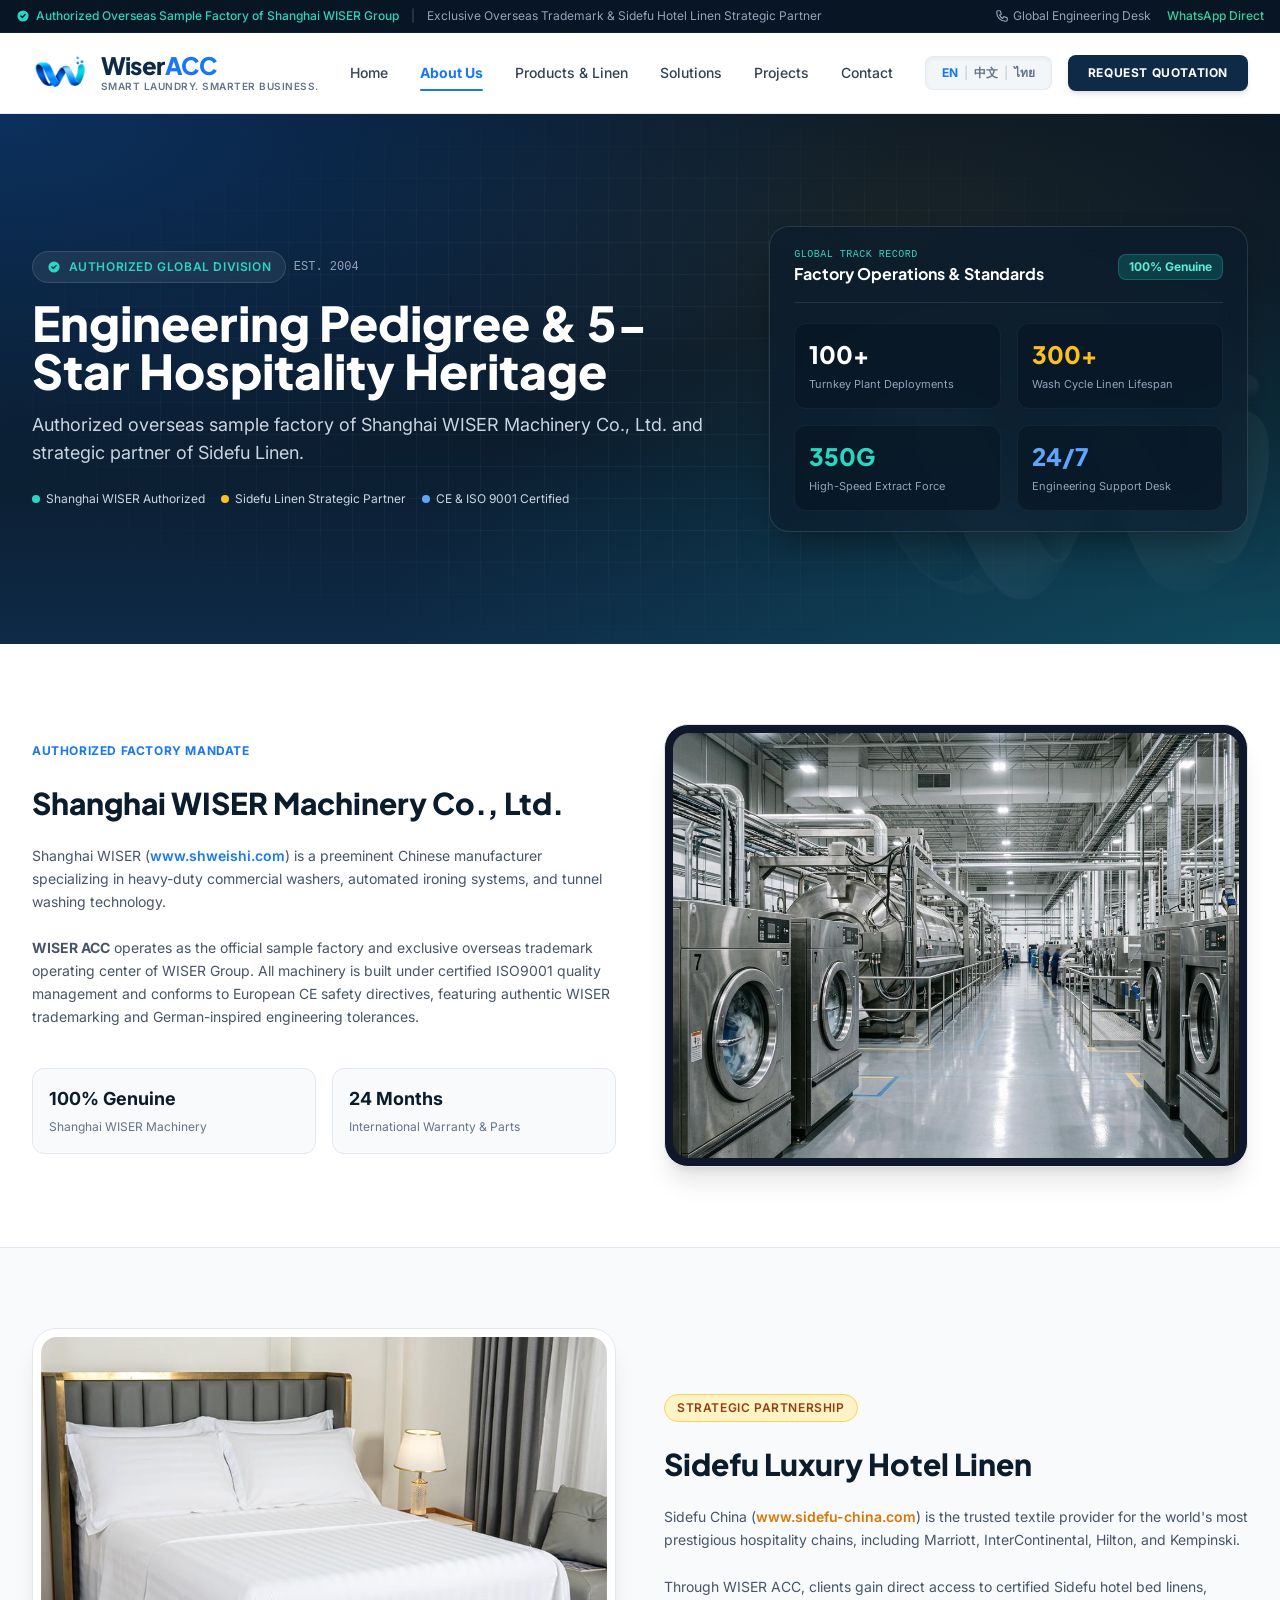
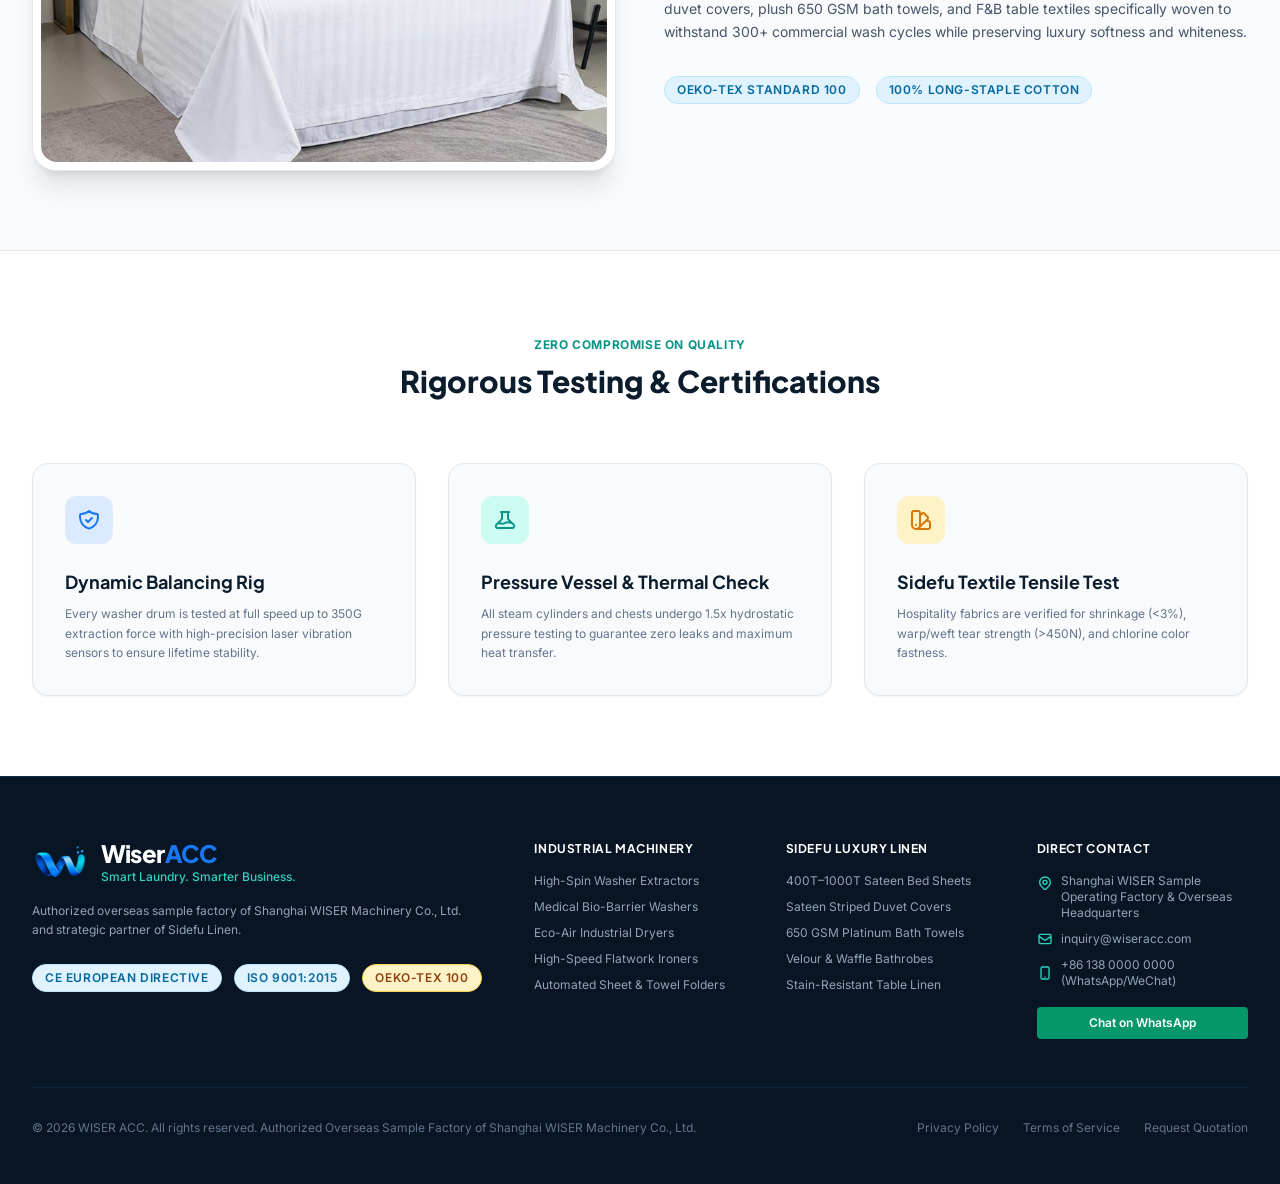
==== commit e3f4c37b: "feat: implement animated mobile navigation menu with dynamic toggle functionality and interactive UI" ====
--- a/about.html
+++ b/about.html
@@ -117,27 +117,27 @@
     </div>
 
     <!-- Mobile Drawer Menu -->
-    <div id="mobile-menu" class="hidden md:hidden bg-white border-b border-slate-200 px-4 pt-3 pb-6 space-y-3 shadow-xl">
+    <div id="mobile-menu" class="md:hidden absolute w-full left-0 top-full bg-white border-b border-slate-200 px-4 space-y-3 shadow-xl overflow-hidden transition-all duration-300 ease-in-out max-h-0 opacity-0 invisible pt-0 pb-0">
       <!-- Mobile Language Switcher -->
-      <div class="flex items-center justify-between pb-3 border-b border-slate-100">
+      <div class="flex items-center justify-between pb-3 border-b border-slate-100 mt-3">
         <span class="text-xs font-semibold text-slate-500" data-i18n="nav.language">Language / 语言 / ภาษา</span>
         <div class="inline-flex items-center text-xs font-semibold bg-slate-100 rounded-lg px-2.5 py-1 border border-slate-200">
-          <button type="button" class="lang-btn px-1.5 py-0.5 text-ocean-500 font-bold active-lang" data-lang="en">EN</button>
+          <button type="button" class="lang-btn px-1.5 py-0.5 text-ocean-500 font-bold active-lang active:scale-95 transition-transform" data-lang="en">EN</button>
           <span class="text-slate-300">|</span>
-          <button type="button" class="lang-btn px-1.5 py-0.5 text-slate-500 hover:text-slate-900" data-lang="zh">中文</button>
+          <button type="button" class="lang-btn px-1.5 py-0.5 text-slate-500 hover:text-slate-900 active:scale-95 transition-transform" data-lang="zh">中文</button>
           <span class="text-slate-300">|</span>
-          <button type="button" class="lang-btn px-1.5 py-0.5 text-slate-500 hover:text-slate-900" data-lang="th">ไทย</button>
-        </div>
-      </div>
-
-      <a href="index.html" data-i18n="nav.home" class="block py-2 text-base font-medium text-slate-800 hover:text-ocean-500">Home</a>
-      <a href="about.html" data-i18n="nav.about" class="block py-2 text-base font-medium text-ocean-500 font-bold">About Us</a>
-      <a href="products.html" data-i18n="nav.products" class="block py-2 text-base font-medium text-slate-800 hover:text-ocean-500">Products &amp; Linen</a>
-      <a href="solutions.html" data-i18n="nav.solutions" class="block py-2 text-base font-medium text-slate-800 hover:text-ocean-500">Solutions</a>
-      <a href="projects.html" data-i18n="nav.projects" class="block py-2 text-base font-medium text-slate-800 hover:text-ocean-500">Projects</a>
-      <a href="contact.html" data-i18n="nav.contact" class="block py-2 text-base font-medium text-slate-800 hover:text-ocean-500">Contact</a>
-      <div class="pt-4 border-t border-slate-100">
-        <a href="contact.html" data-i18n="nav.instantQuote" class="block text-center w-full py-3 bg-ocean-500 text-white font-semibold rounded-lg text-sm">
+          <button type="button" class="lang-btn px-1.5 py-0.5 text-slate-500 hover:text-slate-900 active:scale-95 transition-transform" data-lang="th">ไทย</button>
+        </div>
+      </div>
+
+      <a href="index.html" data-i18n="nav.home" class="block py-2 text-base font-medium text-slate-800 hover:text-ocean-500 active:scale-95 transition-transform origin-left">Home</a>
+      <a href="about.html" data-i18n="nav.about" class="block py-2 text-base font-medium text-ocean-500 font-bold active:scale-95 transition-transform origin-left">About Us</a>
+      <a href="products.html" data-i18n="nav.products" class="block py-2 text-base font-medium text-slate-800 hover:text-ocean-500 active:scale-95 transition-transform origin-left">Products &amp; Linen</a>
+      <a href="solutions.html" data-i18n="nav.solutions" class="block py-2 text-base font-medium text-slate-800 hover:text-ocean-500 active:scale-95 transition-transform origin-left">Solutions</a>
+      <a href="projects.html" data-i18n="nav.projects" class="block py-2 text-base font-medium text-slate-800 hover:text-ocean-500 active:scale-95 transition-transform origin-left">Projects</a>
+      <a href="contact.html" data-i18n="nav.contact" class="block py-2 text-base font-medium text-slate-800 hover:text-ocean-500 active:scale-95 transition-transform origin-left">Contact</a>
+      <div class="pt-4 border-t border-slate-100 pb-2">
+        <a href="contact.html" data-i18n="nav.instantQuote" class="block text-center w-full py-3 bg-ocean-500 text-white font-semibold rounded-lg text-sm active:scale-95 transition-transform">
           Get Instant Quotation
         </a>
       </div>
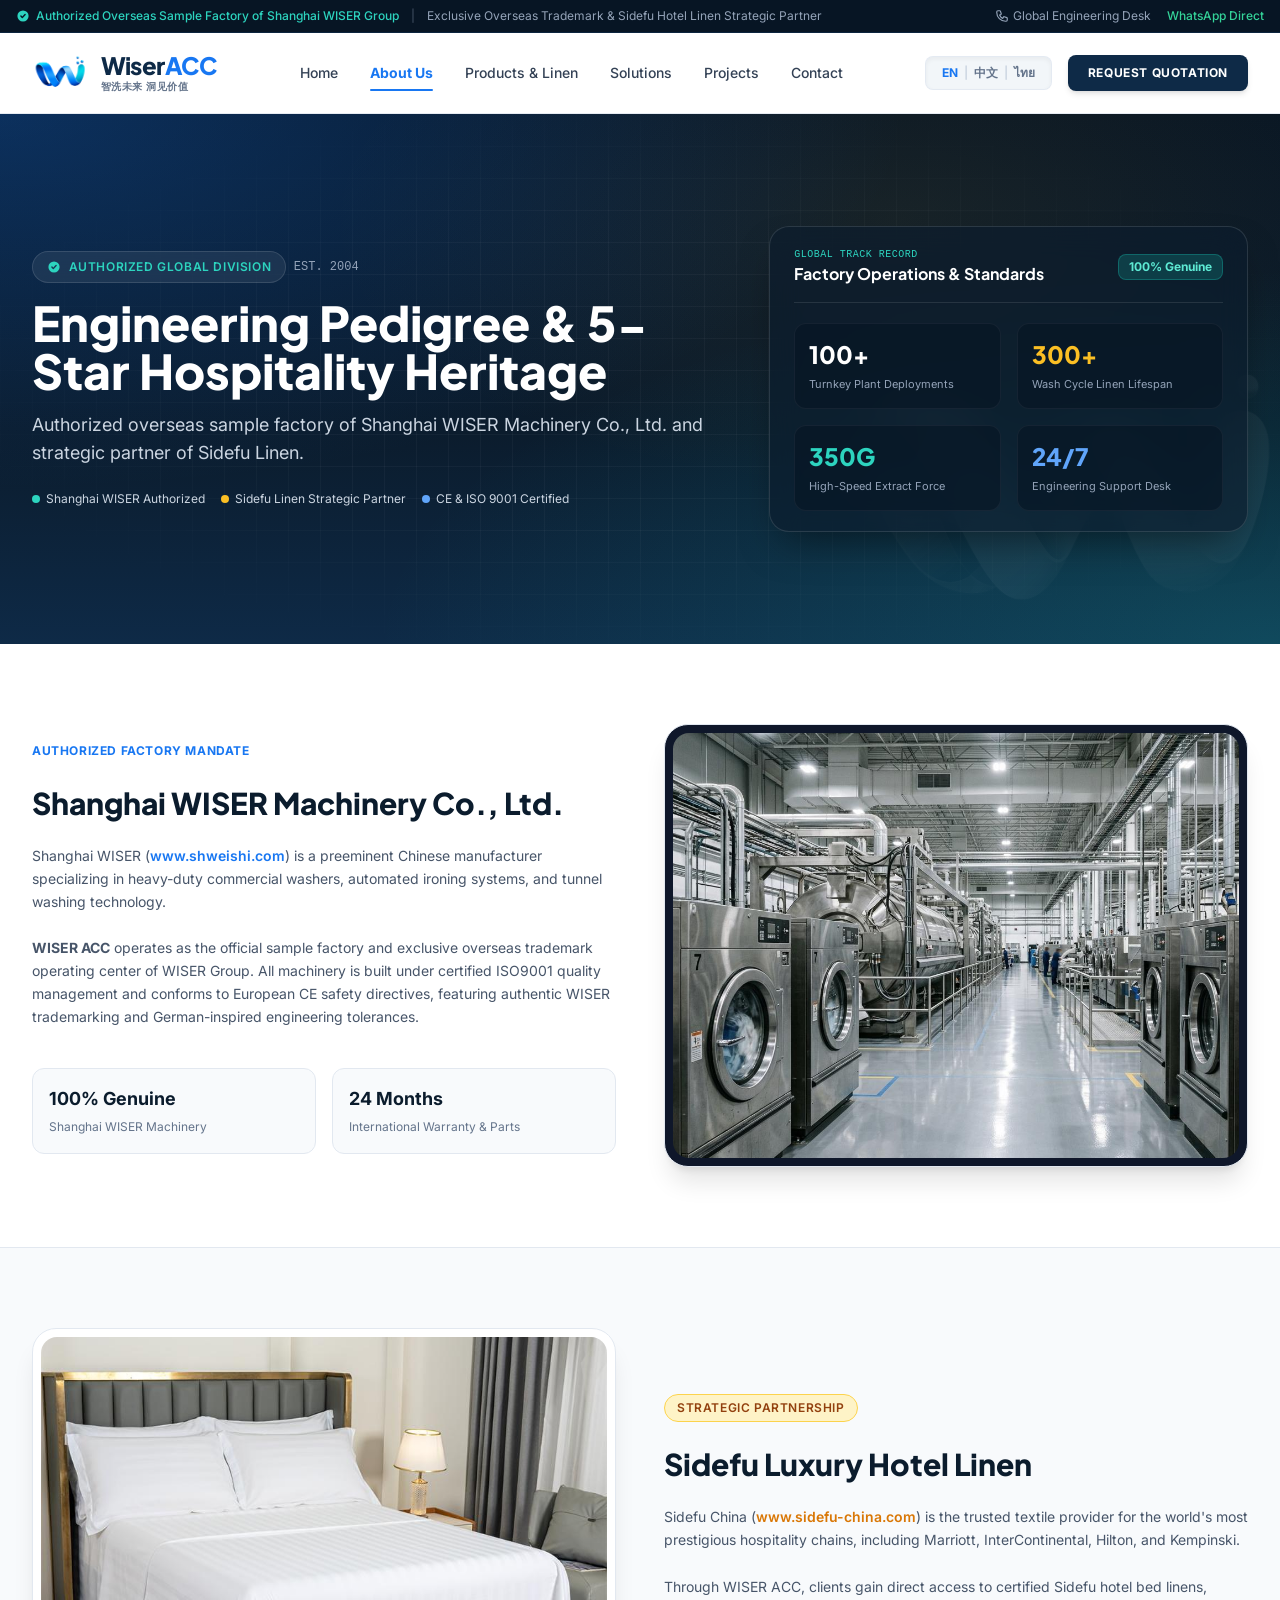
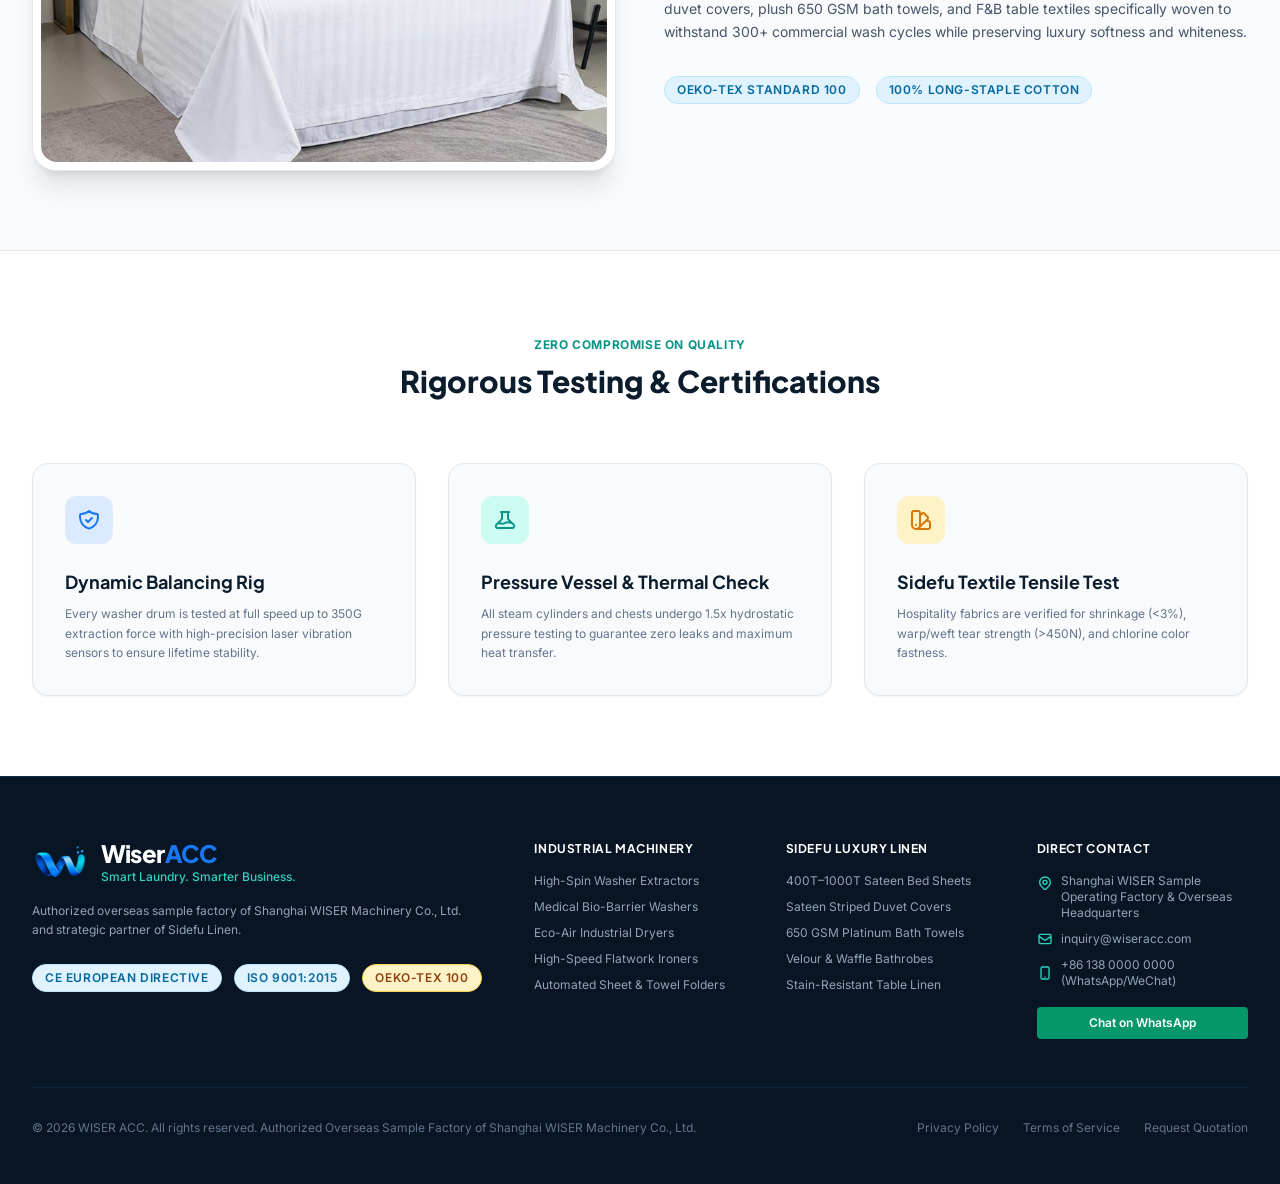
==== commit 9a4bcf01: "refactor: remove data-i18n attribute from logo tagline across all site pages" ====
--- a/about.html
+++ b/about.html
@@ -79,7 +79,7 @@
           <img src="assets/branding/logo-icon.png" alt="WISER ACC Logo Mark" decoding="async" class="h-10 w-auto transform group-hover:scale-105 transition-transform" />
           <div class="flex flex-col">
             <span class="font-display font-extrabold text-2xl tracking-tight text-navy-800 leading-none">Wiser<span class="text-ocean-500">ACC</span></span>
-            <span class="text-[10px] tracking-wider uppercase text-slate-500 font-semibold mt-0.5" data-i18n="footerExtended.tagline">智洗未来 洞见价值</span>
+            <span class="text-[10px] tracking-wider uppercase text-slate-500 font-semibold mt-0.5">智洗未来 洞见价值</span>
           </div>
         </a>
 
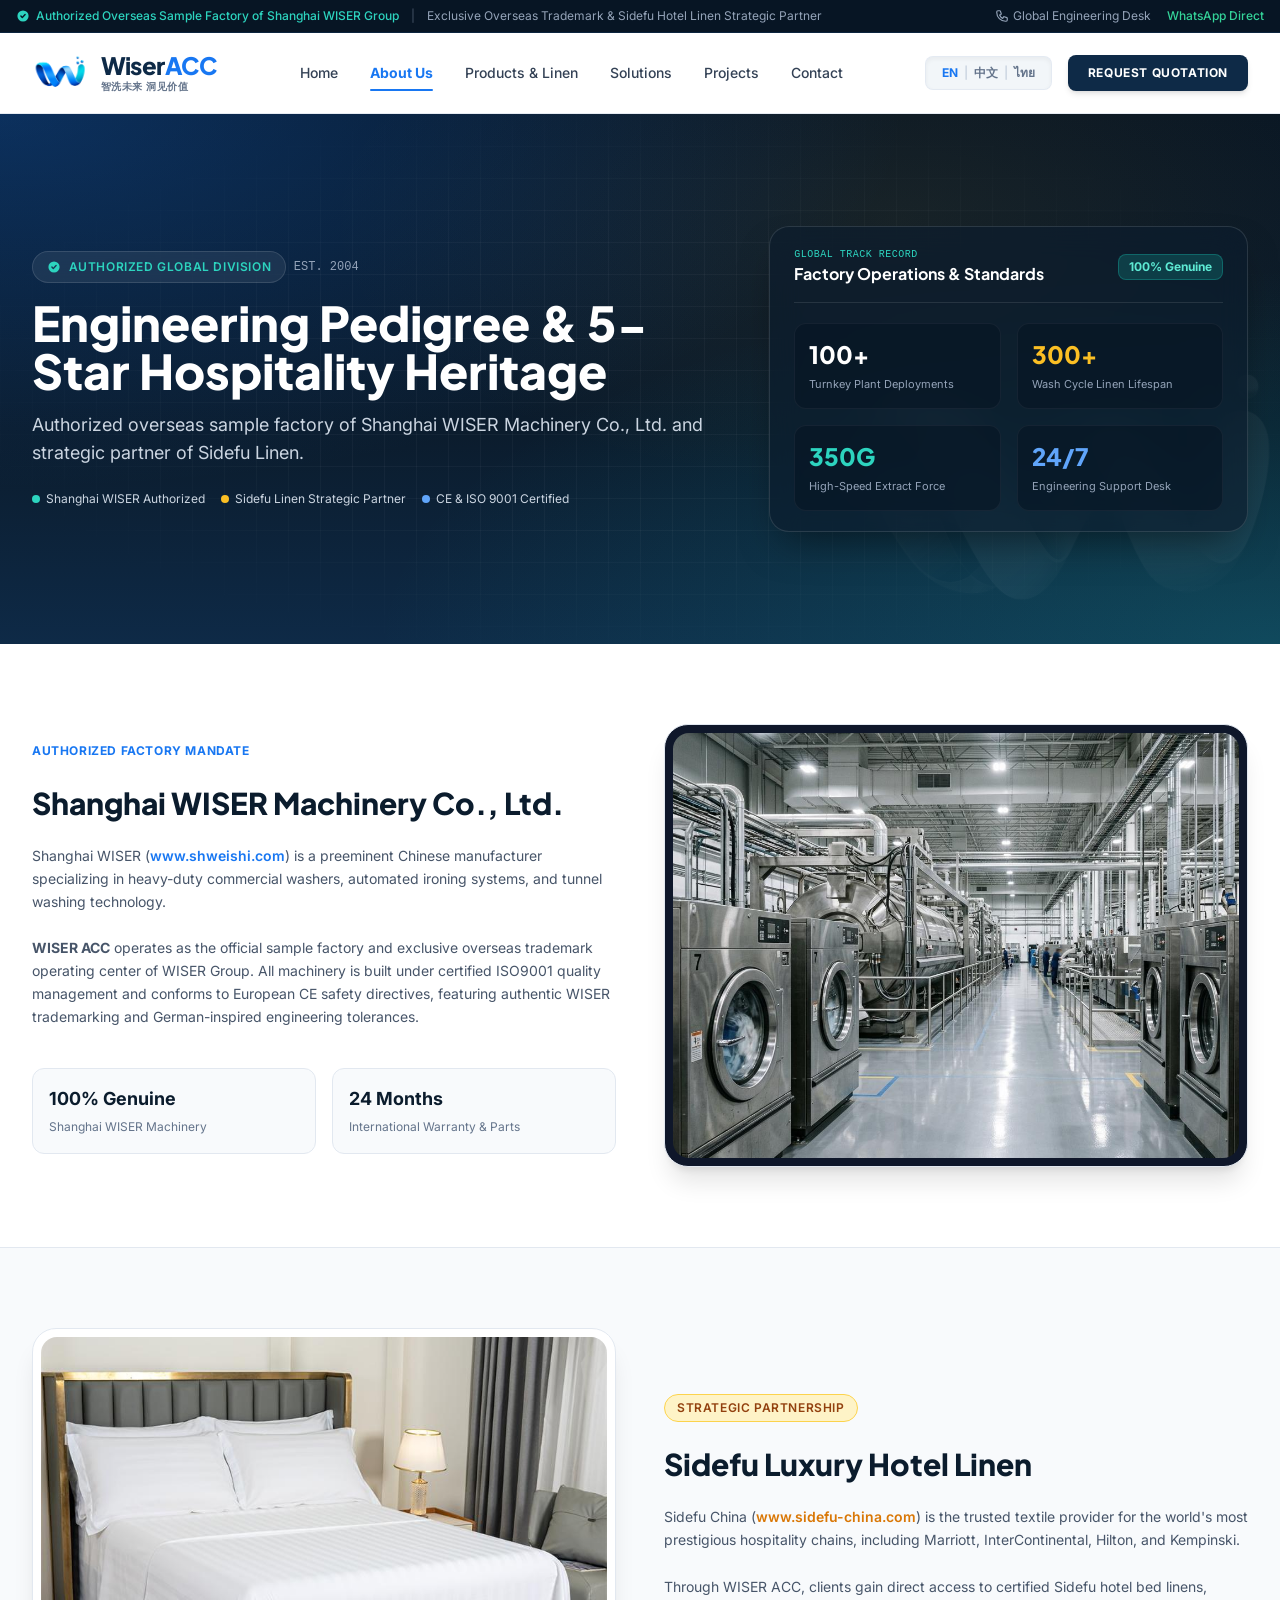
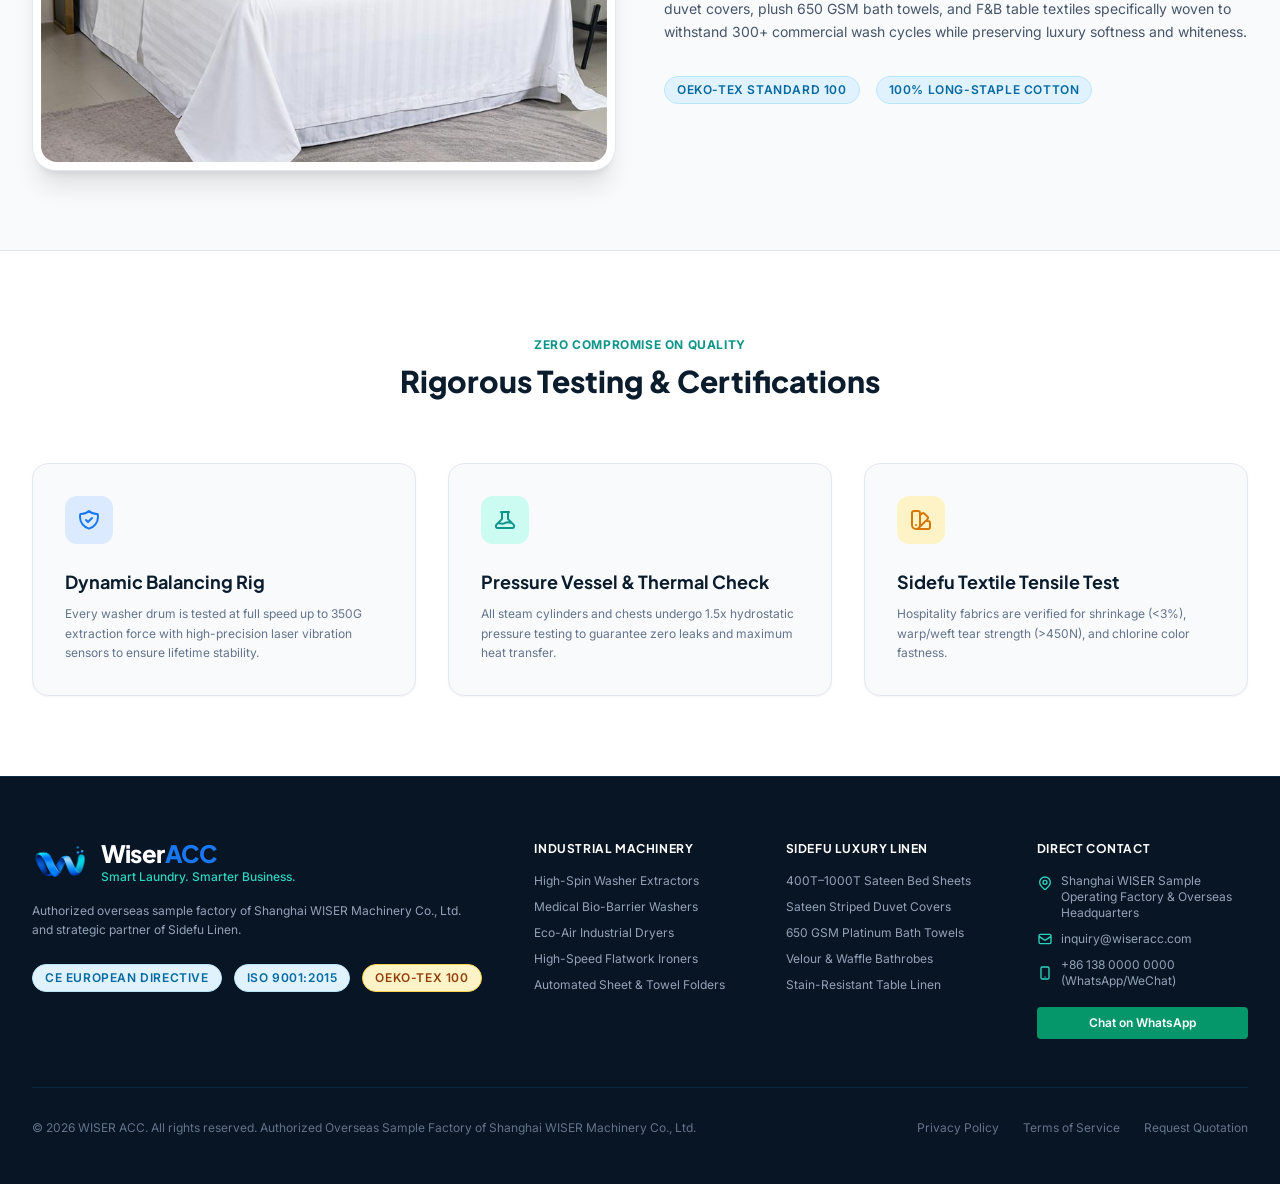
==== commit 77789137: "feat: add custom stylesheet and update page assets for luxury styling" ====
--- a/about.html
+++ b/about.html
@@ -43,7 +43,7 @@
 
   <!-- Production Compiled Tailwind CSS & Custom Styles -->
   <link rel="stylesheet" href="assets/css/tailwind.min.css">
-  <link rel="stylesheet" href="assets/css/style.css">
+  <link rel="stylesheet" href="assets/css/style.css?v=3">
 </head>
 <body class="bg-slate-50 text-slate-900 font-body antialiased flex flex-col min-h-screen">
 
--- a/assets/css/style.css
+++ b/assets/css/style.css
@@ -400,3 +400,12 @@
     background: #FFFFFF !important;
   }
 }
+
+/* Mobile menu state utilities (missing from the compiled tailwind.min.css).
+   Without these the closed menu stays rendered, invisible but full-height,
+   and intercepts taps on content underneath (e.g. video controls on phones). */
+#mobile-menu.max-h-0 { max-height: 0; }
+#mobile-menu.invisible { visibility: hidden; pointer-events: none; }
+#mobile-menu.pb-0 { padding-bottom: 0; }
+#mobile-menu.opacity-100 { opacity: 1; }
+#mobile-menu.max-h-\[600px\] { max-height: 600px; }
